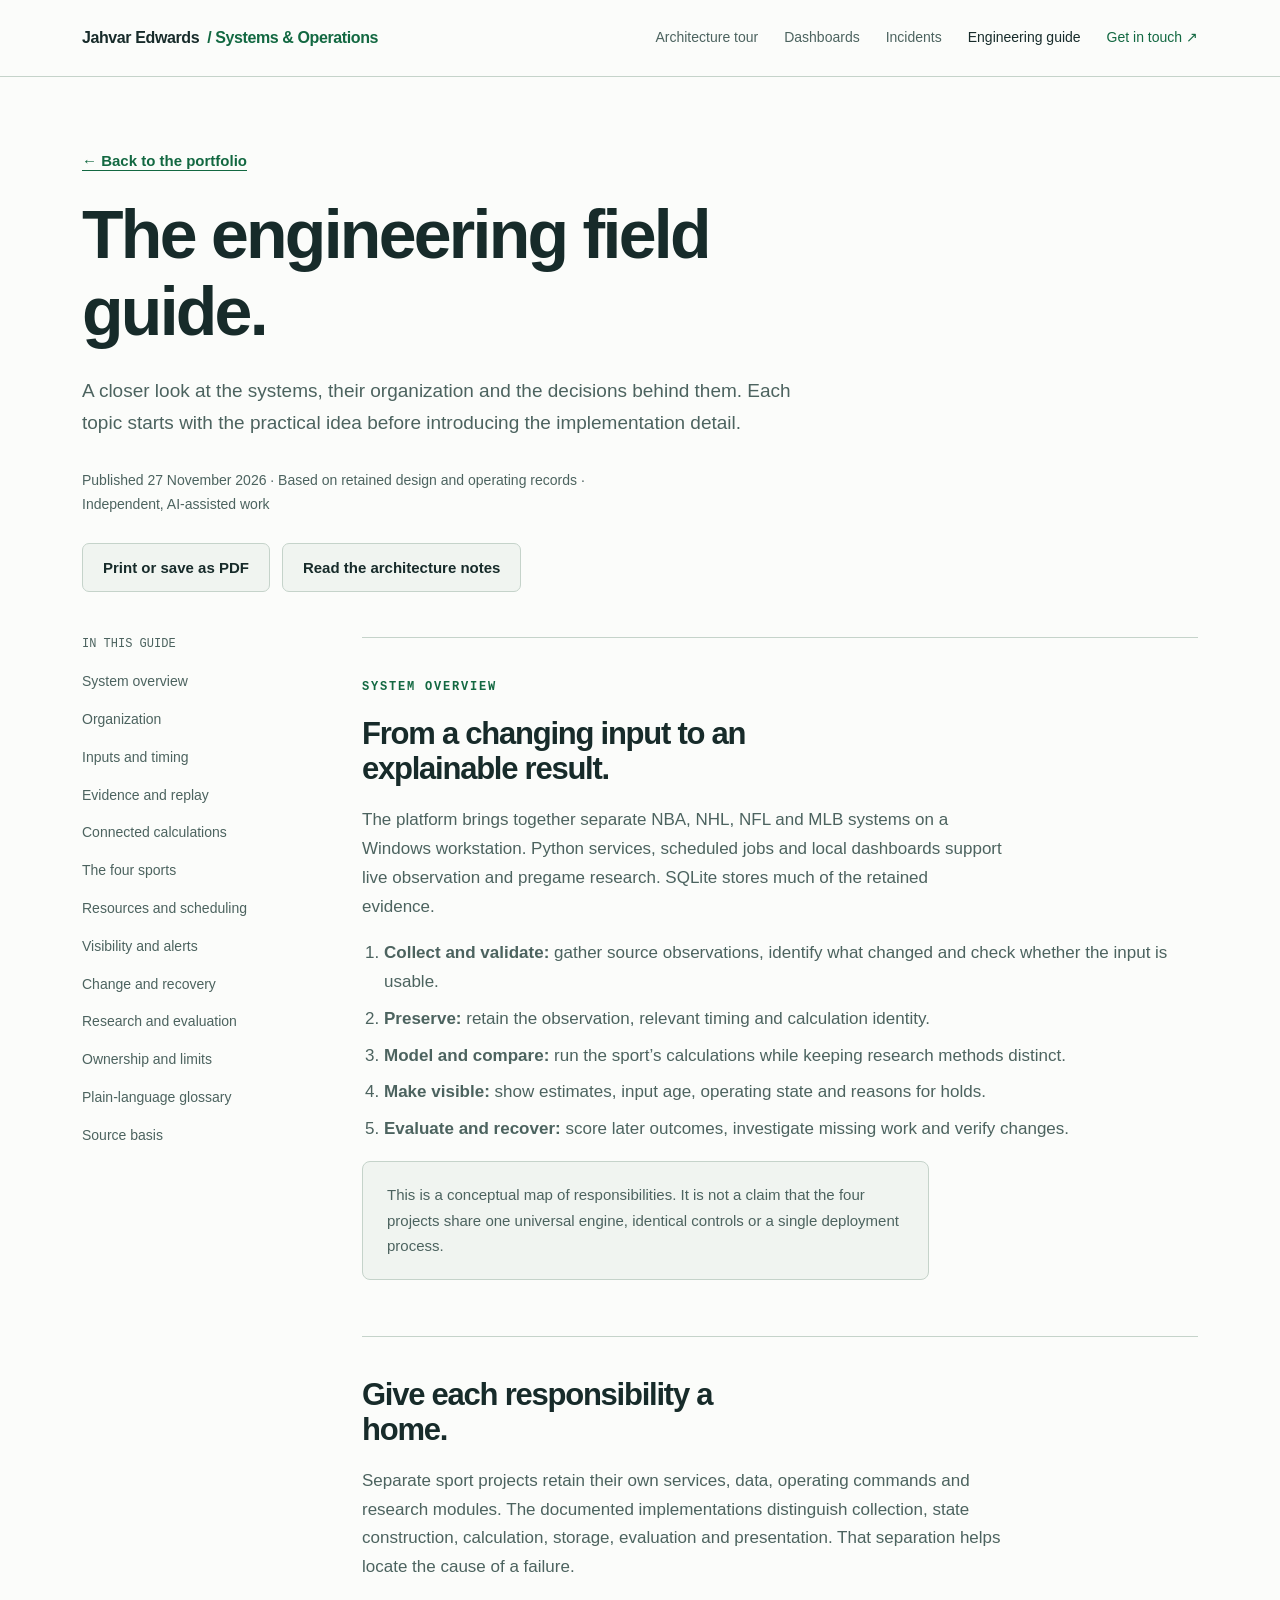
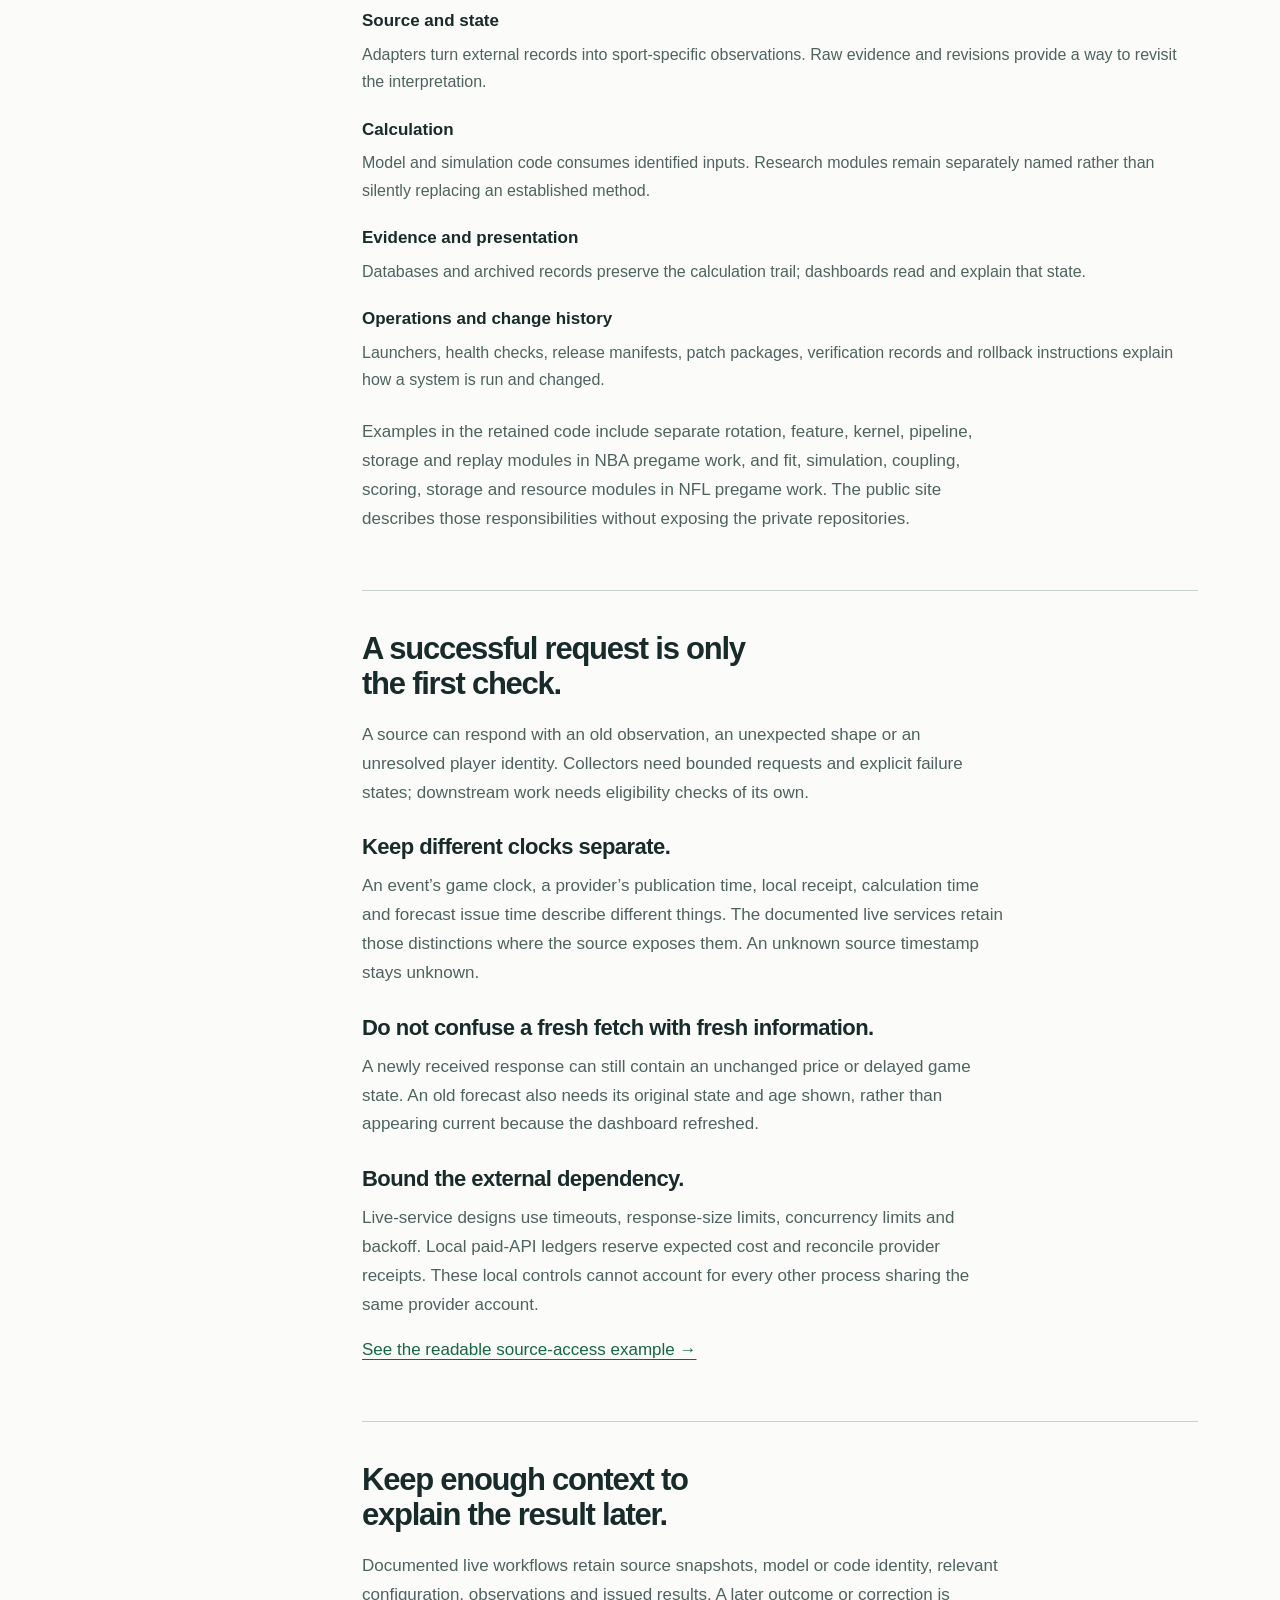
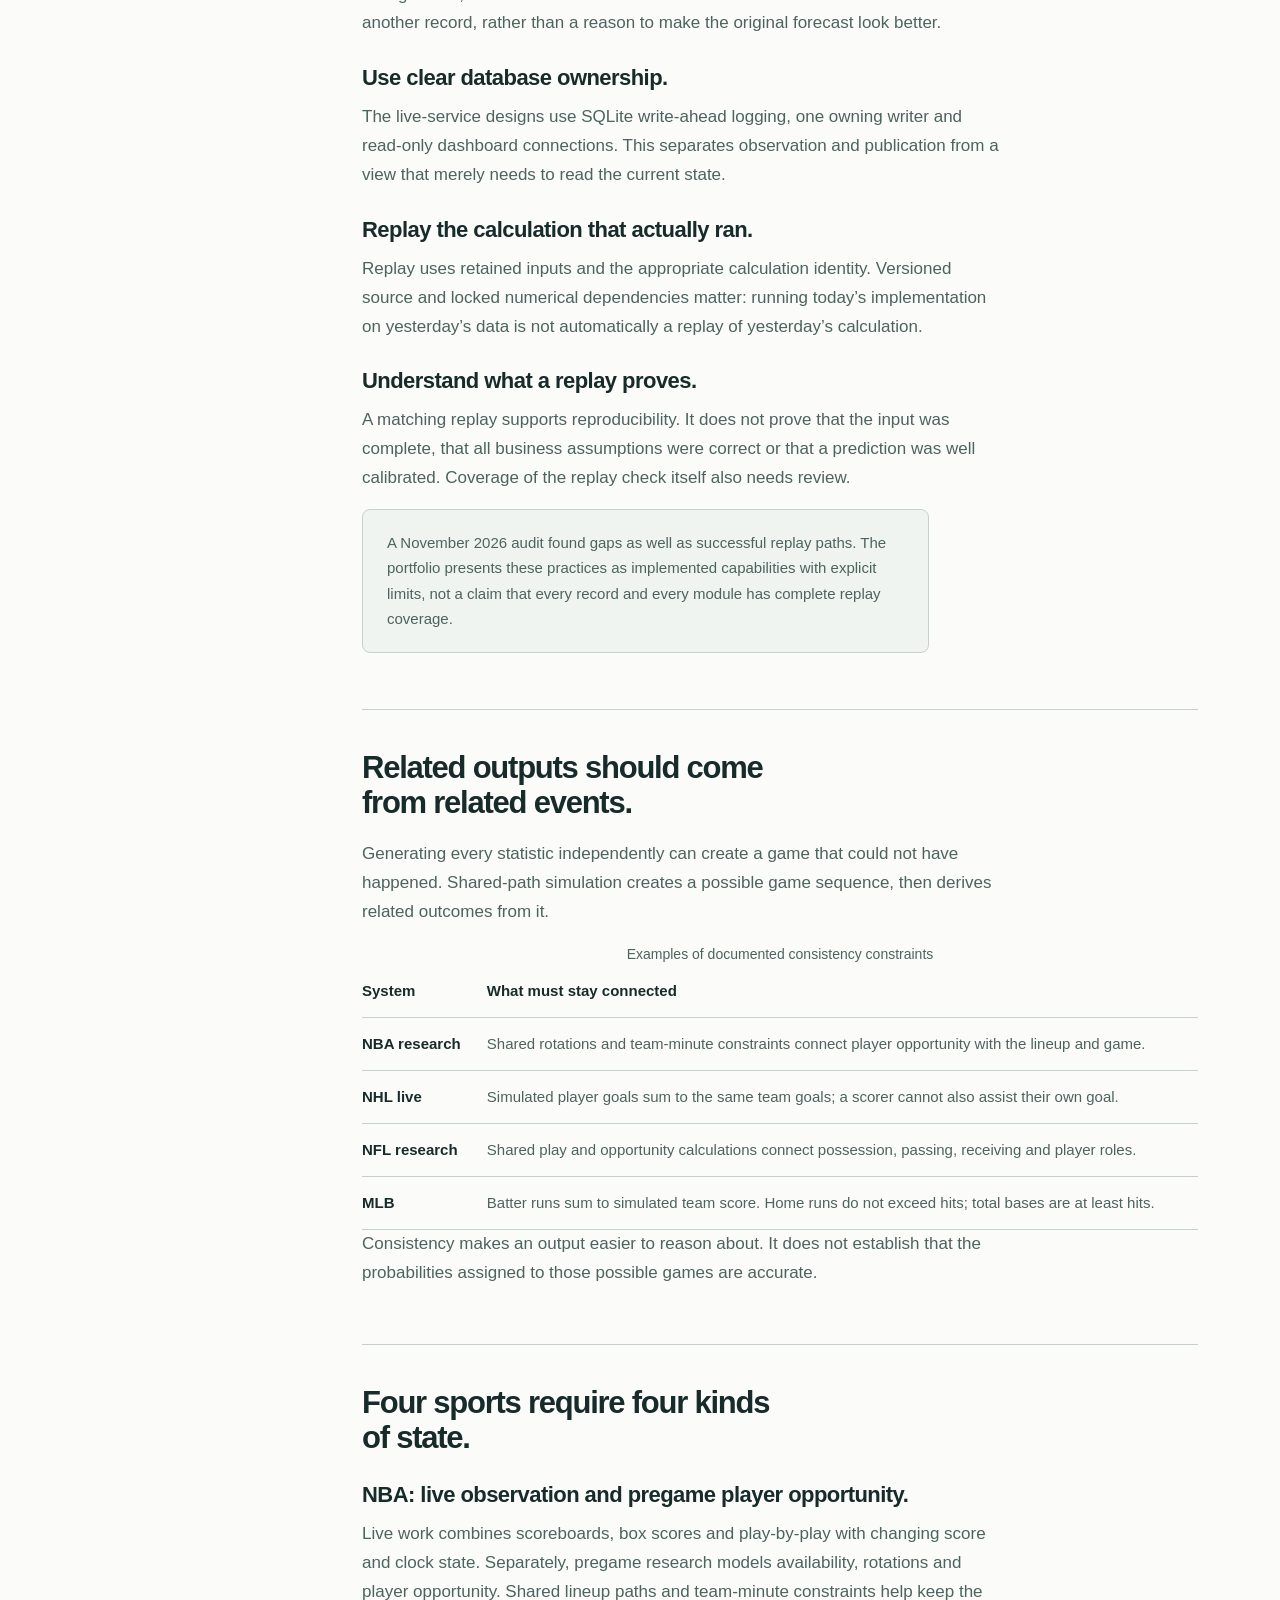
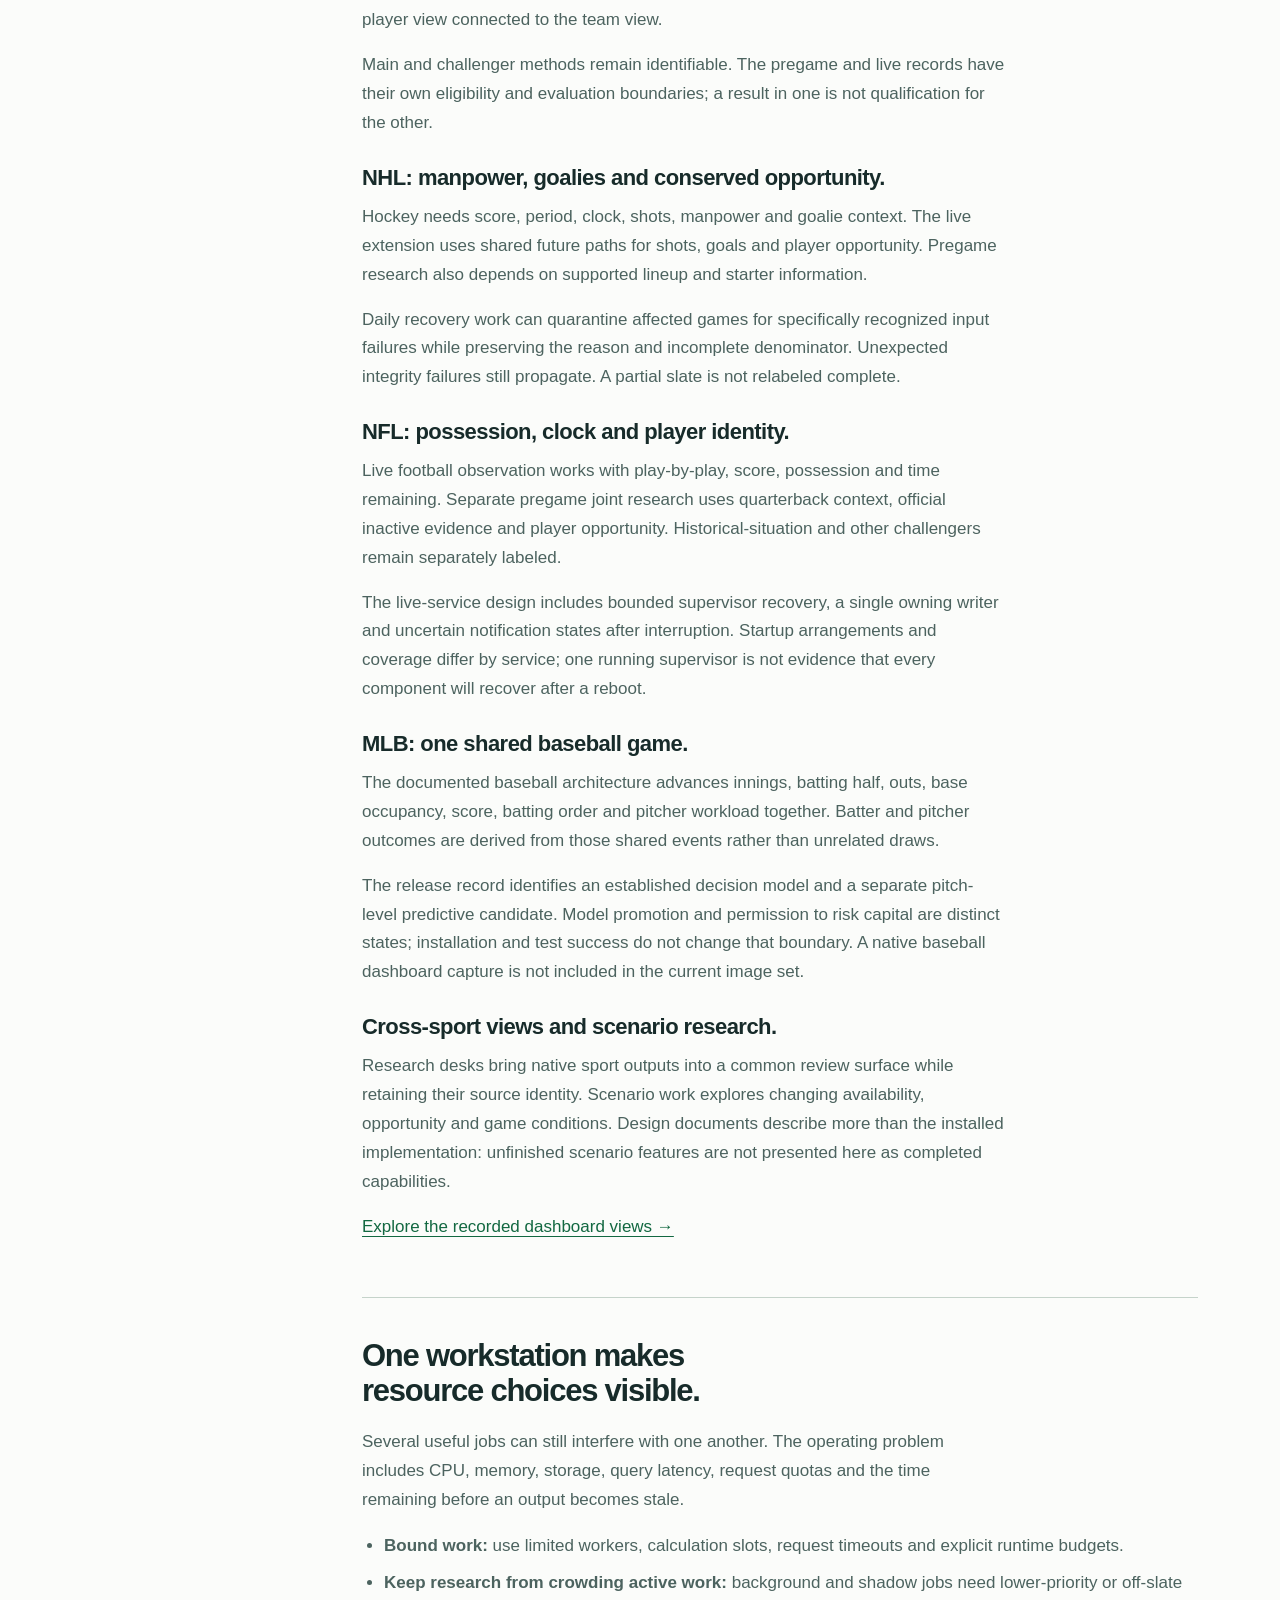
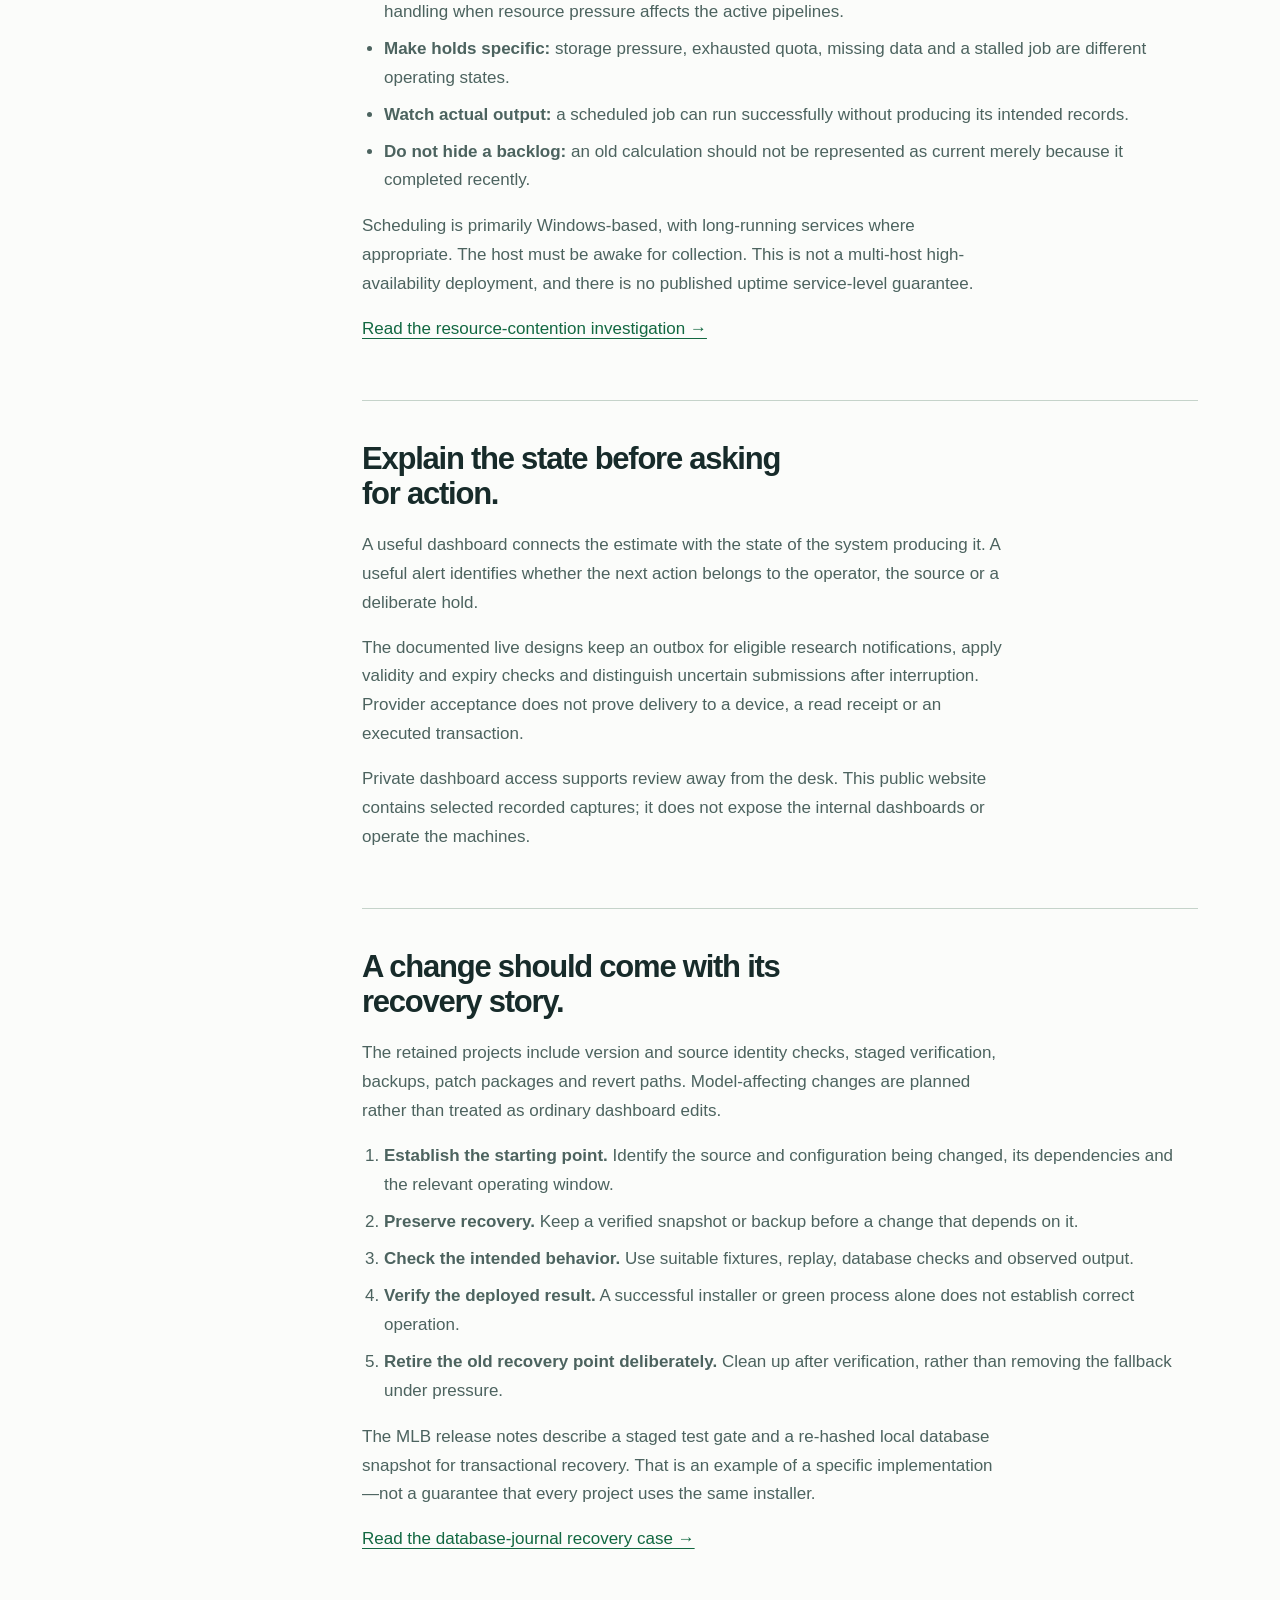
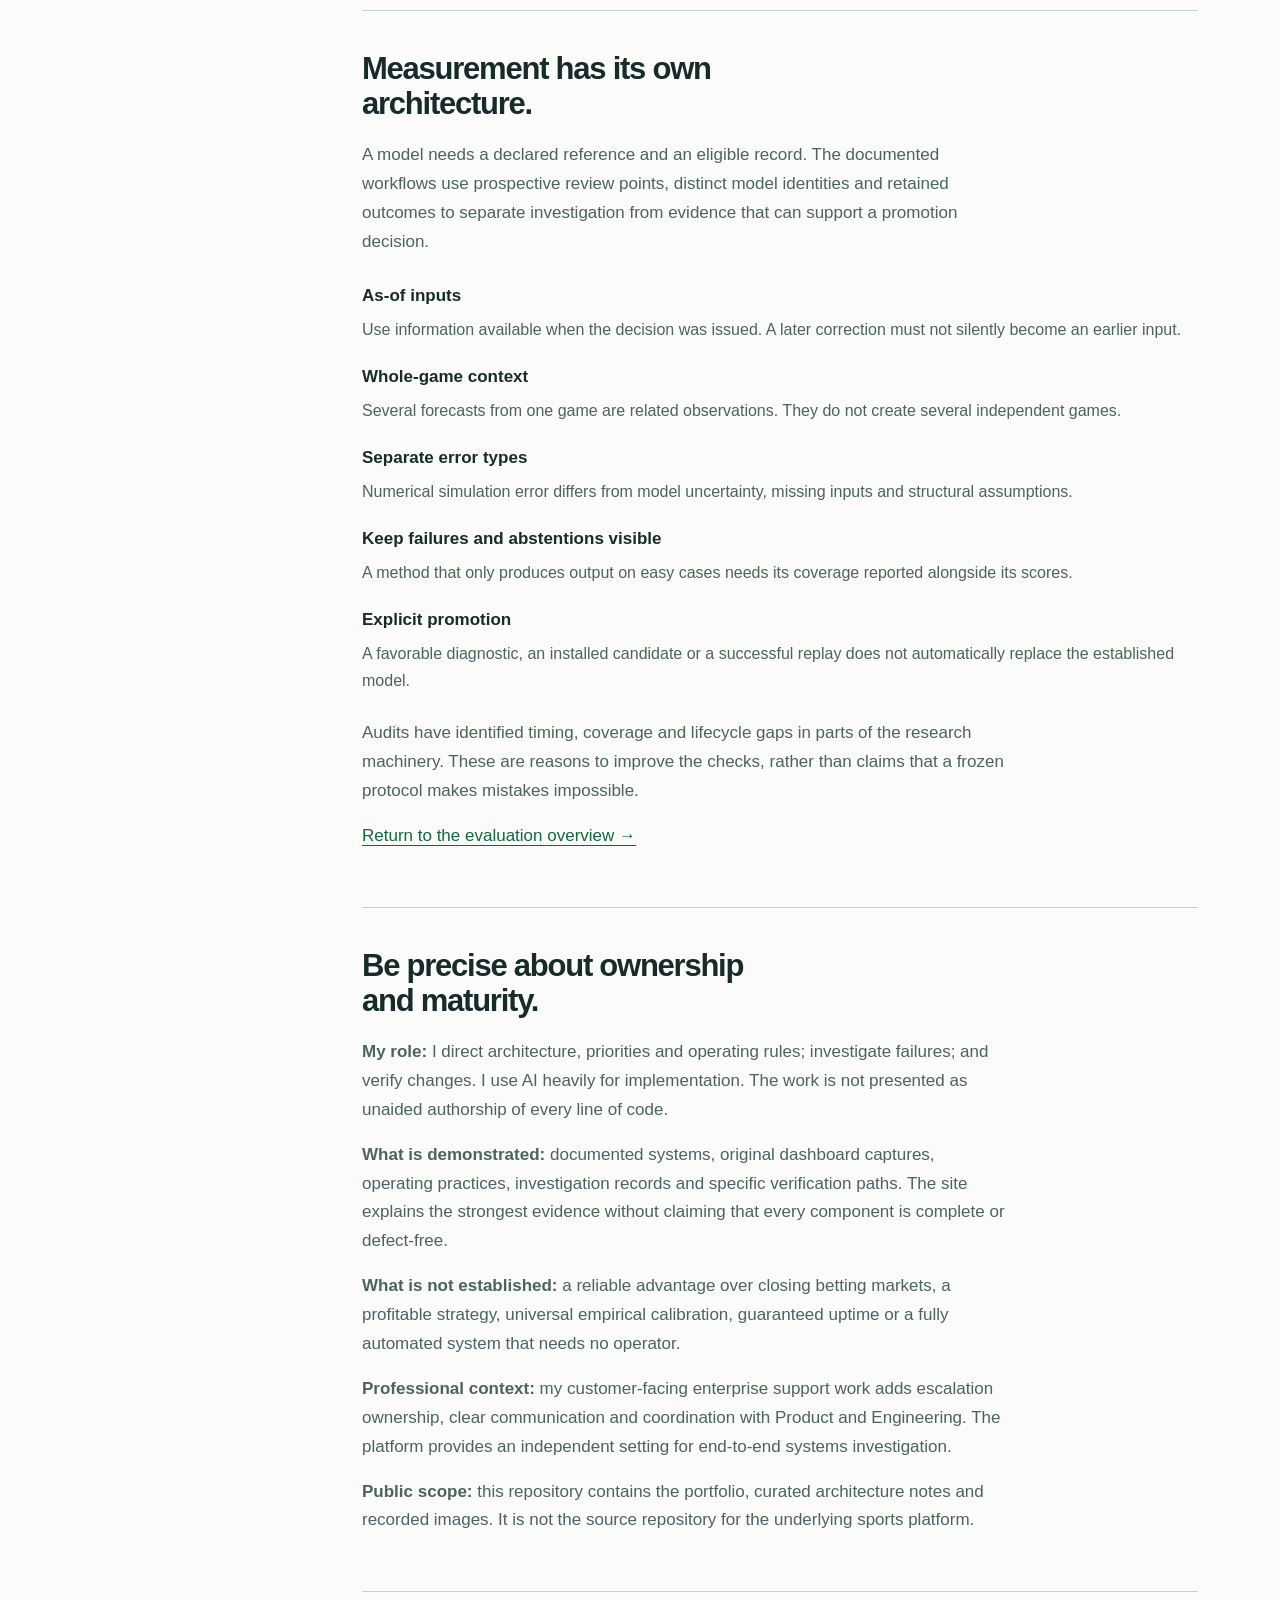
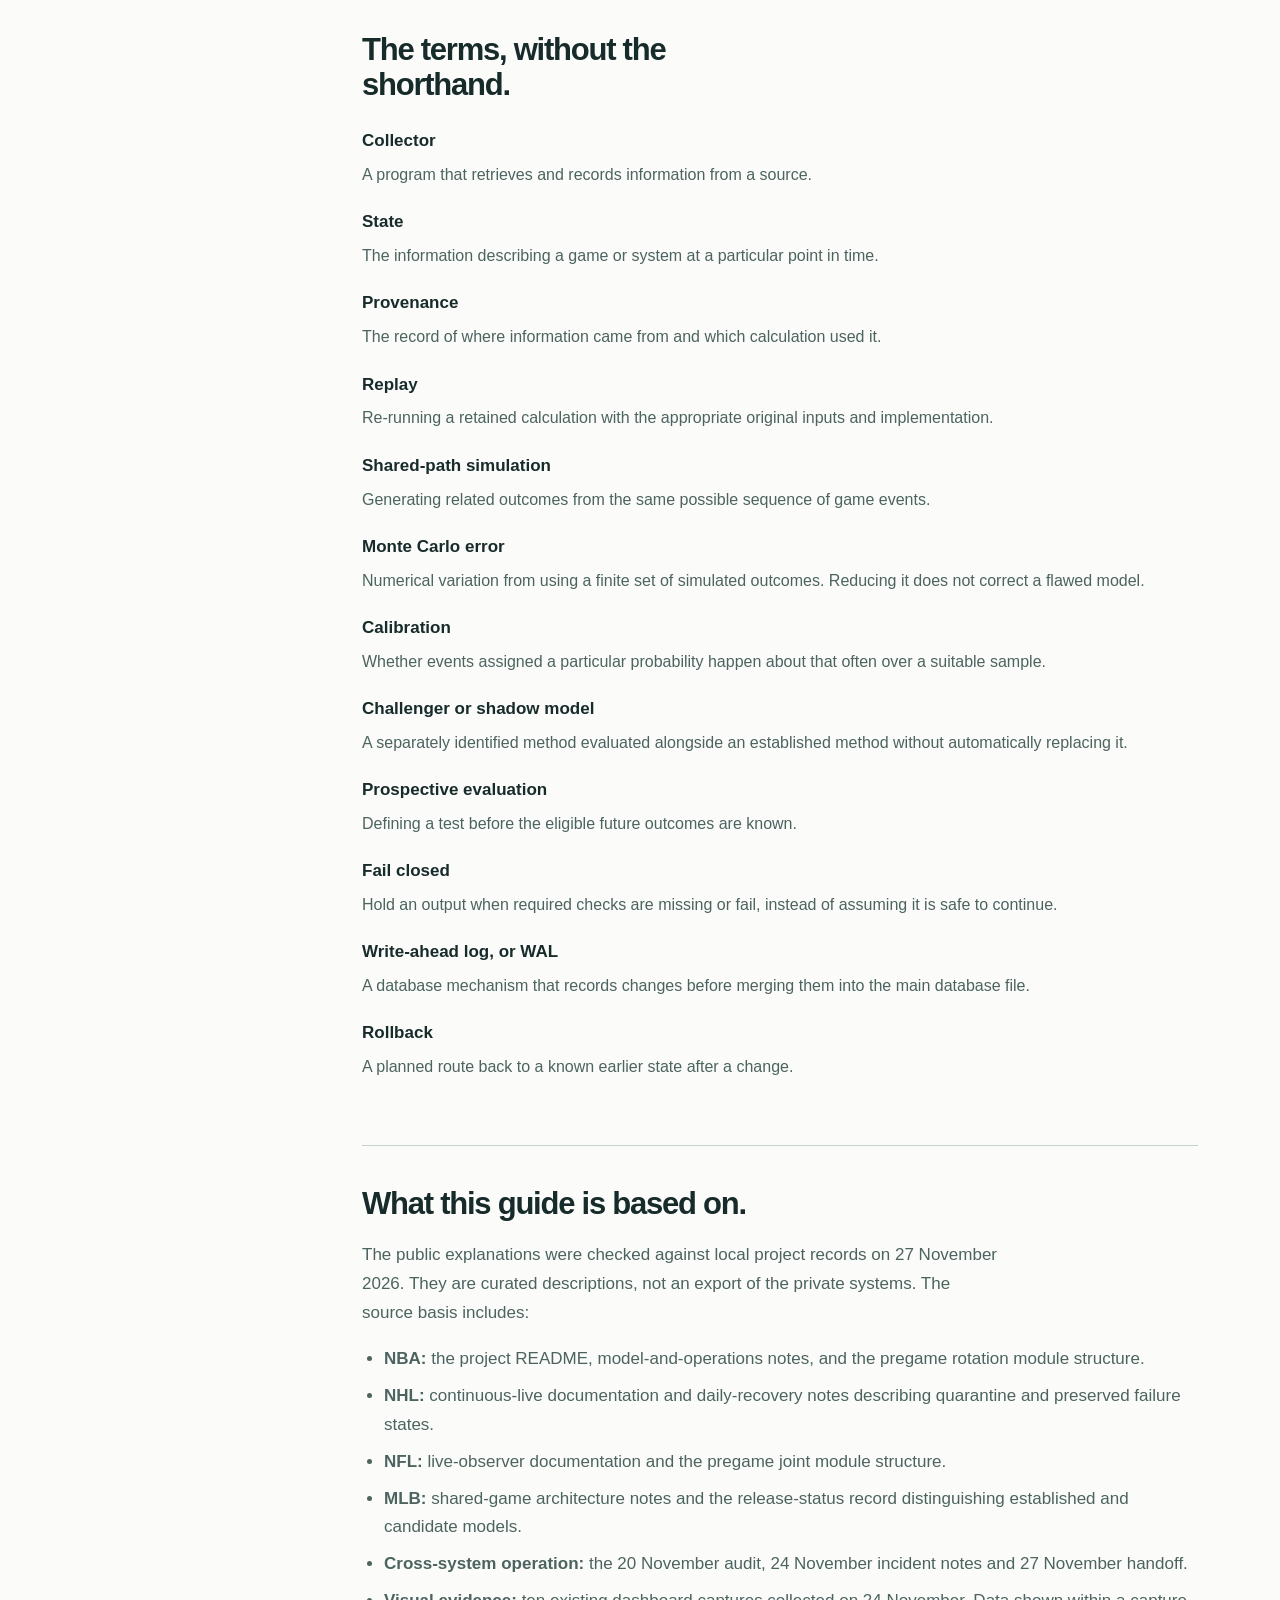
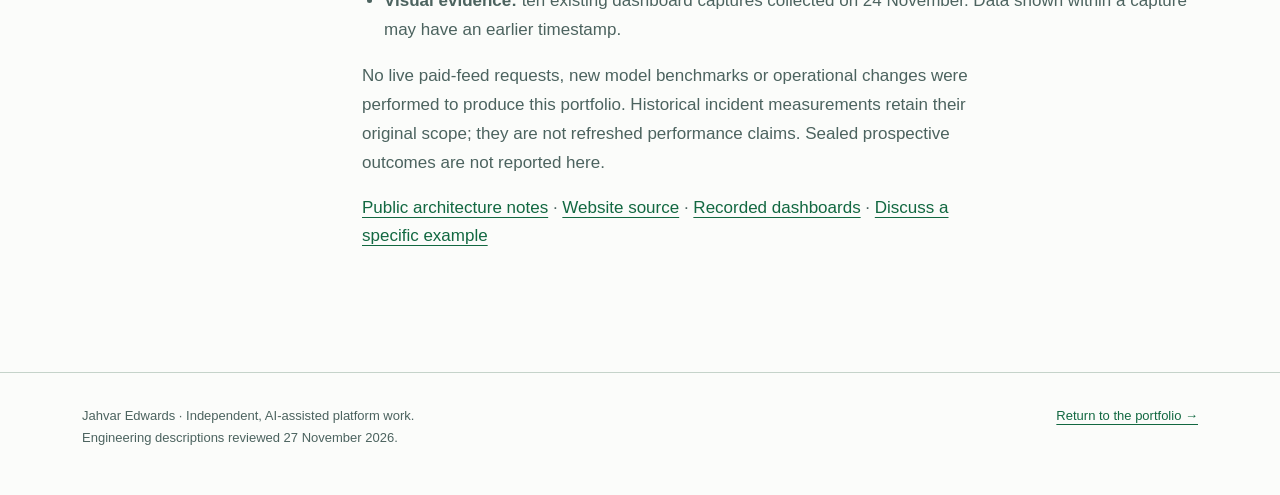
==== engineering.html @ 3a118ba5 "Build an evidence-led portfolio with architecture tour and engineering guide" ====
<!doctype html>
<html lang="en">
<head>
  <meta charset="utf-8"><meta name="viewport" content="width=device-width, initial-scale=1">
  <title>Engineering Field Guide | Jahvar Edwards</title>
  <meta name="description" content="A readable guide to the architecture, evidence, models, resource controls and recovery practices behind Jahvar Edwards’s four-sport data platform.">
  <meta name="robots" content="noindex"><meta name="theme-color" content="#0b1015">
  <meta property="og:title" content="Engineering Field Guide | Jahvar Edwards">
  <meta property="og:description" content="From source observations to replayable records: the design choices behind an independent data platform.">
  <meta property="og:type" content="article"><meta property="og:url" content="https://cptvar.github.io/engineering.html">
  <link rel="stylesheet" href="styles.css"><script src="site.js" defer></script>
</head>
<body>
<a class="skip" href="#main">Skip to content</a>
<nav class="site-nav" aria-label="Main navigation"><div class="wrap nav-inner">
  <a class="brand" href="index.html">Jahvar Edwards<span> / Systems &amp; Operations</span></a>
  <button class="menu-toggle" type="button" aria-expanded="false" aria-controls="primary-navigation">Menu <span aria-hidden="true">☰</span></button>
  <div class="nav-links" id="primary-navigation" data-open="false"><a href="index.html#how">Architecture tour</a><a href="index.html#see">Dashboards</a>
    <a href="index.html#broke">Incidents</a><a href="engineering.html" aria-current="page">Engineering guide</a><a class="nav-contact" href="index.html#contact">Get in touch ↗</a></div>
</div></nav>
<main id="main" tabindex="-1">
<header class="guide-header"><div class="wrap">
  <a class="text-link" href="index.html">← Back to the portfolio</a>
  <h1>The engineering field guide.</h1>
  <p class="intro">A closer look at the systems, their organization and the decisions behind them.
  Each topic starts with the practical idea before introducing the implementation detail.</p>
  <p class="small">Published 27 November 2026 · Based on retained design and operating records · Independent, AI-assisted work</p>
  <div class="actions"><button class="button" type="button" data-print>Print or save as PDF</button><a class="button" href="ARCHITECTURE.md">Read the architecture notes</a></div>
</div></header>
<div class="wrap guide-layout">
  <aside class="guide-toc" aria-label="Guide contents"><strong>In this guide</strong>
    <a href="#architecture">System overview</a><a href="#organization">Organization</a><a href="#inputs">Inputs and timing</a>
    <a href="#evidence">Evidence and replay</a><a href="#coherence">Connected calculations</a><a href="#sports">The four sports</a>
    <a href="#operations">Resources and scheduling</a><a href="#visibility">Visibility and alerts</a><a href="#changes">Change and recovery</a>
    <a href="#research">Research and evaluation</a><a href="#boundaries">Ownership and limits</a><a href="#glossary">Plain-language glossary</a><a href="#references">Source basis</a>
  </aside>
  <div class="guide-content">
    <section id="architecture"><span class="eyebrow">System overview</span><h2>From a changing input to an explainable result.</h2>
      <p>The platform brings together separate NBA, NHL, NFL and MLB systems on a Windows workstation.
      Python services, scheduled jobs and local dashboards support live observation and pregame research.
      SQLite stores much of the retained evidence.</p>
      <ol><li><strong>Collect and validate:</strong> gather source observations, identify what changed and check whether the input is usable.</li>
        <li><strong>Preserve:</strong> retain the observation, relevant timing and calculation identity.</li>
        <li><strong>Model and compare:</strong> run the sport’s calculations while keeping research methods distinct.</li>
        <li><strong>Make visible:</strong> show estimates, input age, operating state and reasons for holds.</li>
        <li><strong>Evaluate and recover:</strong> score later outcomes, investigate missing work and verify changes.</li></ol>
      <p class="guide-note">This is a conceptual map of responsibilities. It is not a claim that the four
      projects share one universal engine, identical controls or a single deployment process.</p>
    </section>
    <section id="organization"><h2>Give each responsibility a home.</h2>
      <p>Separate sport projects retain their own services, data, operating commands and research modules.
      The documented implementations distinguish collection, state construction, calculation, storage,
      evaluation and presentation. That separation helps locate the cause of a failure.</p>
      <dl><dt>Source and state</dt><dd>Adapters turn external records into sport-specific observations. Raw evidence and revisions provide a way to revisit the interpretation.</dd>
        <dt>Calculation</dt><dd>Model and simulation code consumes identified inputs. Research modules remain separately named rather than silently replacing an established method.</dd>
        <dt>Evidence and presentation</dt><dd>Databases and archived records preserve the calculation trail; dashboards read and explain that state.</dd>
        <dt>Operations and change history</dt><dd>Launchers, health checks, release manifests, patch packages, verification records and rollback instructions explain how a system is run and changed.</dd></dl>
      <p>Examples in the retained code include separate rotation, feature, kernel, pipeline, storage and
      replay modules in NBA pregame work, and fit, simulation, coupling, scoring, storage and resource
      modules in NFL pregame work. The public site describes those responsibilities without exposing the private repositories.</p>
    </section>
    <section id="inputs"><h2>A successful request is only the first check.</h2>
      <p>A source can respond with an old observation, an unexpected shape or an unresolved player
      identity. Collectors need bounded requests and explicit failure states; downstream work needs
      eligibility checks of its own.</p>
      <h3>Keep different clocks separate.</h3><p>An event’s game clock, a provider’s publication time,
      local receipt, calculation time and forecast issue time describe different things. The documented
      live services retain those distinctions where the source exposes them. An unknown source timestamp
      stays unknown.</p>
      <h3>Do not confuse a fresh fetch with fresh information.</h3><p>A newly received response can still
      contain an unchanged price or delayed game state. An old forecast also needs its original state and
      age shown, rather than appearing current because the dashboard refreshed.</p>
      <h3>Bound the external dependency.</h3><p>Live-service designs use timeouts, response-size limits,
      concurrency limits and backoff. Local paid-API ledgers reserve expected cost and reconcile provider
      receipts. These local controls cannot account for every other process sharing the same provider account.</p>
      <p><a href="index.html#sources">See the readable source-access example →</a></p>
    </section>
    <section id="evidence"><h2>Keep enough context to explain the result later.</h2>
      <p>Documented live workflows retain source snapshots, model or code identity, relevant configuration,
      observations and issued results. A later outcome or correction is another record, rather than a reason
      to make the original forecast look better.</p>
      <h3>Use clear database ownership.</h3><p>The live-service designs use SQLite write-ahead logging,
      one owning writer and read-only dashboard connections. This separates observation and publication
      from a view that merely needs to read the current state.</p>
      <h3>Replay the calculation that actually ran.</h3><p>Replay uses retained inputs and the appropriate
      calculation identity. Versioned source and locked numerical dependencies matter: running today’s
      implementation on yesterday’s data is not automatically a replay of yesterday’s calculation.</p>
      <h3>Understand what a replay proves.</h3><p>A matching replay supports reproducibility. It does not
      prove that the input was complete, that all business assumptions were correct or that a prediction
      was well calibrated. Coverage of the replay check itself also needs review.</p>
      <p class="guide-note">A November 2026 audit found gaps as well as successful replay paths. The
      portfolio presents these practices as implemented capabilities with explicit limits, not a claim
      that every record and every module has complete replay coverage.</p>
    </section>
    <section id="coherence"><h2>Related outputs should come from related events.</h2>
      <p>Generating every statistic independently can create a game that could not have happened.
      Shared-path simulation creates a possible game sequence, then derives related outcomes from it.</p>
      <div class="table-scroll"><table><caption class="small">Examples of documented consistency constraints</caption><thead><tr><th scope="col">System</th><th scope="col">What must stay connected</th></tr></thead><tbody>
        <tr><th scope="row">NBA research</th><td>Shared rotations and team-minute constraints connect player opportunity with the lineup and game.</td></tr>
        <tr><th scope="row">NHL live</th><td>Simulated player goals sum to the same team goals; a scorer cannot also assist their own goal.</td></tr>
        <tr><th scope="row">NFL research</th><td>Shared play and opportunity calculations connect possession, passing, receiving and player roles.</td></tr>
        <tr><th scope="row">MLB</th><td>Batter runs sum to simulated team score. Home runs do not exceed hits; total bases are at least hits.</td></tr>
      </tbody></table></div>
      <p>Consistency makes an output easier to reason about. It does not establish that the probabilities
      assigned to those possible games are accurate.</p>
    </section>
    <section id="sports"><h2>Four sports require four kinds of state.</h2>
      <h3 id="nba">NBA: live observation and pregame player opportunity.</h3>
      <p>Live work combines scoreboards, box scores and play-by-play with changing score and clock state.
      Separately, pregame research models availability, rotations and player opportunity. Shared lineup
      paths and team-minute constraints help keep the player view connected to the team view.</p>
      <p>Main and challenger methods remain identifiable. The pregame and live records have their own
      eligibility and evaluation boundaries; a result in one is not qualification for the other.</p>
      <h3 id="nhl">NHL: manpower, goalies and conserved opportunity.</h3>
      <p>Hockey needs score, period, clock, shots, manpower and goalie context. The live extension uses
      shared future paths for shots, goals and player opportunity. Pregame research also depends on
      supported lineup and starter information.</p>
      <p>Daily recovery work can quarantine affected games for specifically recognized input failures
      while preserving the reason and incomplete denominator. Unexpected integrity failures still propagate.
      A partial slate is not relabeled complete.</p>
      <h3 id="nfl">NFL: possession, clock and player identity.</h3>
      <p>Live football observation works with play-by-play, score, possession and time remaining.
      Separate pregame joint research uses quarterback context, official inactive evidence and player
      opportunity. Historical-situation and other challengers remain separately labeled.</p>
      <p>The live-service design includes bounded supervisor recovery, a single owning writer and
      uncertain notification states after interruption. Startup arrangements and coverage differ by
      service; one running supervisor is not evidence that every component will recover after a reboot.</p>
      <h3 id="mlb">MLB: one shared baseball game.</h3>
      <p>The documented baseball architecture advances innings, batting half, outs, base occupancy,
      score, batting order and pitcher workload together. Batter and pitcher outcomes are derived from
      those shared events rather than unrelated draws.</p>
      <p>The release record identifies an established decision model and a separate pitch-level
      predictive candidate. Model promotion and permission to risk capital are distinct states; installation
      and test success do not change that boundary. A native baseball dashboard capture is not included
      in the current image set.</p>
      <h3>Cross-sport views and scenario research.</h3>
      <p>Research desks bring native sport outputs into a common review surface while retaining their
      source identity. Scenario work explores changing availability, opportunity and game conditions.
      Design documents describe more than the installed implementation: unfinished scenario features
      are not presented here as completed capabilities.</p>
      <p><a href="index.html#see">Explore the recorded dashboard views →</a></p>
    </section>
    <section id="operations"><h2>One workstation makes resource choices visible.</h2>
      <p>Several useful jobs can still interfere with one another. The operating problem includes CPU,
      memory, storage, query latency, request quotas and the time remaining before an output becomes stale.</p>
      <ul><li><strong>Bound work:</strong> use limited workers, calculation slots, request timeouts and explicit runtime budgets.</li>
        <li><strong>Keep research from crowding active work:</strong> background and shadow jobs need lower-priority or off-slate handling when resource pressure affects the active pipelines.</li>
        <li><strong>Make holds specific:</strong> storage pressure, exhausted quota, missing data and a stalled job are different operating states.</li>
        <li><strong>Watch actual output:</strong> a scheduled job can run successfully without producing its intended records.</li>
        <li><strong>Do not hide a backlog:</strong> an old calculation should not be represented as current merely because it completed recently.</li></ul>
      <p>Scheduling is primarily Windows-based, with long-running services where appropriate. The host
      must be awake for collection. This is not a multi-host high-availability deployment, and there is
      no published uptime service-level guarantee.</p>
      <p><a href="index.html#case-output">Read the resource-contention investigation →</a></p>
    </section>
    <section id="visibility"><h2>Explain the state before asking for action.</h2>
      <p>A useful dashboard connects the estimate with the state of the system producing it. A useful
      alert identifies whether the next action belongs to the operator, the source or a deliberate hold.</p>
      <p>The documented live designs keep an outbox for eligible research notifications, apply validity
      and expiry checks and distinguish uncertain submissions after interruption. Provider acceptance
      does not prove delivery to a device, a read receipt or an executed transaction.</p>
      <p>Private dashboard access supports review away from the desk. This public website contains
      selected recorded captures; it does not expose the internal dashboards or operate the machines.</p>
    </section>
    <section id="changes"><h2>A change should come with its recovery story.</h2>
      <p>The retained projects include version and source identity checks, staged verification, backups,
      patch packages and revert paths. Model-affecting changes are planned rather than treated as ordinary
      dashboard edits.</p>
      <ol><li><strong>Establish the starting point.</strong> Identify the source and configuration being changed, its dependencies and the relevant operating window.</li>
        <li><strong>Preserve recovery.</strong> Keep a verified snapshot or backup before a change that depends on it.</li>
        <li><strong>Check the intended behavior.</strong> Use suitable fixtures, replay, database checks and observed output.</li>
        <li><strong>Verify the deployed result.</strong> A successful installer or green process alone does not establish correct operation.</li>
        <li><strong>Retire the old recovery point deliberately.</strong> Clean up after verification, rather than removing the fallback under pressure.</li></ol>
      <p>The MLB release notes describe a staged test gate and a re-hashed local database snapshot for
      transactional recovery. That is an example of a specific implementation—not a guarantee that every
      project uses the same installer.</p>
      <p><a href="index.html#case-storage">Read the database-journal recovery case →</a></p>
    </section>
    <section id="research"><h2>Measurement has its own architecture.</h2>
      <p>A model needs a declared reference and an eligible record. The documented workflows use
      prospective review points, distinct model identities and retained outcomes to separate investigation
      from evidence that can support a promotion decision.</p>
      <dl><dt>As-of inputs</dt><dd>Use information available when the decision was issued. A later correction must not silently become an earlier input.</dd>
        <dt>Whole-game context</dt><dd>Several forecasts from one game are related observations. They do not create several independent games.</dd>
        <dt>Separate error types</dt><dd>Numerical simulation error differs from model uncertainty, missing inputs and structural assumptions.</dd>
        <dt>Keep failures and abstentions visible</dt><dd>A method that only produces output on easy cases needs its coverage reported alongside its scores.</dd>
        <dt>Explicit promotion</dt><dd>A favorable diagnostic, an installed candidate or a successful replay does not automatically replace the established model.</dd></dl>
      <p>Audits have identified timing, coverage and lifecycle gaps in parts of the research machinery.
      These are reasons to improve the checks, rather than claims that a frozen protocol makes mistakes impossible.</p>
      <p><a href="index.html#grade">Return to the evaluation overview →</a></p>
    </section>
    <section id="boundaries"><h2>Be precise about ownership and maturity.</h2>
      <p><strong>My role:</strong> I direct architecture, priorities and operating rules; investigate
      failures; and verify changes. I use AI heavily for implementation. The work is not presented as
      unaided authorship of every line of code.</p>
      <p><strong>What is demonstrated:</strong> documented systems, original dashboard captures,
      operating practices, investigation records and specific verification paths. The site explains
      the strongest evidence without claiming that every component is complete or defect-free.</p>
      <p><strong>What is not established:</strong> a reliable advantage over closing betting markets,
      a profitable strategy, universal empirical calibration, guaranteed uptime or a fully automated
      system that needs no operator.</p>
      <p><strong>Professional context:</strong> my customer-facing enterprise support work adds
      escalation ownership, clear communication and coordination with Product and Engineering.
      The platform provides an independent setting for end-to-end systems investigation.</p>
      <p><strong>Public scope:</strong> this repository contains the portfolio, curated architecture
      notes and recorded images. It is not the source repository for the underlying sports platform.</p>
    </section>
    <section id="glossary"><h2>The terms, without the shorthand.</h2>
      <dl><dt>Collector</dt><dd>A program that retrieves and records information from a source.</dd>
        <dt>State</dt><dd>The information describing a game or system at a particular point in time.</dd>
        <dt>Provenance</dt><dd>The record of where information came from and which calculation used it.</dd>
        <dt>Replay</dt><dd>Re-running a retained calculation with the appropriate original inputs and implementation.</dd>
        <dt>Shared-path simulation</dt><dd>Generating related outcomes from the same possible sequence of game events.</dd>
        <dt>Monte Carlo error</dt><dd>Numerical variation from using a finite set of simulated outcomes. Reducing it does not correct a flawed model.</dd>
        <dt>Calibration</dt><dd>Whether events assigned a particular probability happen about that often over a suitable sample.</dd>
        <dt>Challenger or shadow model</dt><dd>A separately identified method evaluated alongside an established method without automatically replacing it.</dd>
        <dt>Prospective evaluation</dt><dd>Defining a test before the eligible future outcomes are known.</dd>
        <dt>Fail closed</dt><dd>Hold an output when required checks are missing or fail, instead of assuming it is safe to continue.</dd>
        <dt>Write-ahead log, or WAL</dt><dd>A database mechanism that records changes before merging them into the main database file.</dd>
        <dt>Rollback</dt><dd>A planned route back to a known earlier state after a change.</dd></dl>
    </section>
    <section id="references"><h2>What this guide is based on.</h2>
      <p>The public explanations were checked against local project records on 27 November 2026.
      They are curated descriptions, not an export of the private systems. The source basis includes:</p>
      <ul><li><strong>NBA:</strong> the project README, model-and-operations notes, and the pregame rotation module structure.</li>
        <li><strong>NHL:</strong> continuous-live documentation and daily-recovery notes describing quarantine and preserved failure states.</li>
        <li><strong>NFL:</strong> live-observer documentation and the pregame joint module structure.</li>
        <li><strong>MLB:</strong> shared-game architecture notes and the release-status record distinguishing established and candidate models.</li>
        <li><strong>Cross-system operation:</strong> the 20 November audit, 24 November incident notes and 27 November handoff.</li>
        <li><strong>Visual evidence:</strong> ten existing dashboard captures collected on 24 November. Data shown within a capture may have an earlier timestamp.</li></ul>
      <p>No live paid-feed requests, new model benchmarks or operational changes were performed to
      produce this portfolio. Historical incident measurements retain their original scope; they are
      not refreshed performance claims. Sealed prospective outcomes are not reported here.</p>
      <p><a href="ARCHITECTURE.md">Public architecture notes</a> · <a href="https://github.com/Cptvar/Cptvar.github.io">Website source</a> · <a href="index.html#see">Recorded dashboards</a> · <a href="index.html#contact">Discuss a specific example</a></p>
    </section>
  </div>
</div>
</main>
<footer><div class="wrap"><p>Jahvar Edwards · Independent, AI-assisted platform work.<br>Engineering descriptions reviewed 27 November 2026.</p><a href="index.html">Return to the portfolio →</a></div></footer>
</body>
</html>
---- styles.css ----
:root{color-scheme:dark light;--bg:#0b1015;--surface:#111a22;--surface2:#18232d;--ink:#eff4f5;--muted:#b0bec8;--line:#30414d;--accent:#8ae6b1;--blue:#9bcfff;--warm:#edcf97;--shadow:0 20px 80px #0003;--mono:ui-monospace,SFMono-Regular,Consolas,monospace;--sans:Inter,-apple-system,BlinkMacSystemFont,'Segoe UI',sans-serif}
*{box-sizing:border-box}html{scroll-behavior:smooth;scroll-padding-top:95px}body{margin:0;background:var(--bg);color:var(--ink);font:17px/1.7 var(--sans);-webkit-font-smoothing:antialiased}a{color:var(--accent);text-underline-offset:4px}a:hover{text-decoration-thickness:2px}button{font:inherit}button,a,summary{-webkit-tap-highlight-color:transparent}a:focus-visible,button:focus-visible,summary:focus-visible{outline:3px solid var(--blue);outline-offset:5px}button{cursor:pointer}img{max-width:100%;height:auto;display:block}h1,h2,h3,p,figure{margin:0}h1,h2,h3{line-height:1.13;letter-spacing:-.04em}h2{font-size:clamp(29px,3.5vw,44px);max-width:25ch;margin-bottom:20px}h3{font-size:23px;margin-bottom:12px;letter-spacing:-.025em}p{margin-bottom:16px;max-width:68ch}ul,ol{padding-left:22px}li{margin-bottom:8px}strong{font-weight:650}section{padding:88px 0;border-top:1px solid var(--line);scroll-margin-top:85px}.wrap{max-width:1180px;padding:0 32px;margin:auto}.narrow{max-width:820px}.eyebrow{display:block;color:var(--accent);font:600 12px/1.5 var(--mono);letter-spacing:1.8px;text-transform:uppercase;margin-bottom:20px}.intro{color:var(--muted);font-size:19px;line-height:1.7;max-width:68ch;margin-bottom:30px}.small{font-size:14px;color:var(--muted)}.skip{position:fixed;z-index:100;top:-80px;left:20px;padding:10px 18px;background:var(--ink);color:var(--bg)}.skip:focus{top:12px}.site-nav{position:sticky;top:0;z-index:50;border-bottom:1px solid var(--line);background:var(--bg)}.nav-inner{min-height:76px;display:flex;align-items:center;justify-content:space-between;gap:28px}.brand{font-size:16px;font-weight:750;letter-spacing:-.4px;color:var(--ink);text-decoration:none;white-space:nowrap}.brand span{color:var(--accent);margin-left:4px}.nav-links{display:flex;align-items:center;gap:26px;overflow:auto;scrollbar-width:thin}.nav-links a{display:block;padding:15px 0;font-size:14px;white-space:nowrap;text-decoration:none;color:var(--muted)}.nav-links a:hover,.nav-links a[aria-current]{color:var(--ink)}.nav-links .nav-contact{color:var(--accent)}.hero{padding:84px 0 66px;background:radial-gradient(ellipse at 85% 30%,#163e342e,transparent 60%)}.hero-grid{display:grid;grid-template-columns:1.18fr 1fr;gap:64px;align-items:center}.hero h1{font-size:clamp(43px,5.6vw,72px);line-height:1.04;letter-spacing:-.055em;margin-bottom:28px}.hero h1 span{color:var(--accent)}.hero .lead{font-size:20px;line-height:1.65;color:var(--muted);margin-bottom:26px}.actions{display:flex;gap:12px;flex-wrap:wrap;margin-top:26px}.button{display:inline-flex;align-items:center;justify-content:center;gap:10px;min-height:47px;padding:11px 20px;border:1px solid var(--line);border-radius:7px;background:var(--surface);color:var(--ink);text-decoration:none;font-size:15px;font-weight:650}.button:hover{border-color:var(--accent)}.button.primary{background:var(--accent);color:#0c281b;border-color:var(--accent)}.hero-note{margin-top:22px;font-size:13px;color:var(--muted);max-width:58ch}.system-cover{border:1px solid var(--line);border-radius:16px;overflow:hidden;background:var(--surface);box-shadow:var(--shadow);min-width:0}.cover-heading{padding:16px 22px;border-bottom:1px solid var(--line);display:flex;justify-content:space-between;gap:14px;color:var(--muted);font:12px/1.5 var(--mono)}.cover-heading strong{color:var(--ink)}.cover-body{padding:26px}.league-pills{display:grid;grid-template-columns:repeat(4,1fr);gap:8px;margin-bottom:23px}.league-pills span{border:1px solid var(--line);padding:10px 4px;text-align:center;border-radius:5px;font:650 14px/1.5 var(--mono);color:var(--blue)}.cover-rail{padding:4px 0 4px 22px;margin-left:8px;border-left:1px solid var(--accent)}.cover-node{position:relative;margin-bottom:20px}.cover-node:last-child{margin-bottom:0}.cover-node:before{content:'';position:absolute;left:-27px;top:9px;width:8px;height:8px;background:var(--accent);border-radius:50%;box-shadow:0 0 0 5px var(--surface)}.cover-node strong{display:block;font-size:17px;margin-bottom:2px}.cover-node span{font-size:14px;color:var(--muted);line-height:1.5;display:block}.cover-footer{border-top:1px solid var(--line);padding:17px 22px;font-size:13px;color:var(--muted)}.foundation{display:grid;grid-template-columns:repeat(4,minmax(0,1fr));border-top:1px solid var(--line);border-bottom:1px solid var(--line)}.foundation div{padding:23px 25px;border-right:1px solid var(--line)}.foundation div:first-child{padding-left:0}.foundation div:last-child{border-right:0}.foundation b{display:block;font-size:17px;margin-bottom:4px}.foundation span{display:block;font-size:14px;line-height:1.5;color:var(--muted)}.tour-links{display:flex;flex-wrap:wrap;gap:12px 30px;padding:27px 0;font-size:14px}.tour-links a{text-decoration:none}.split{display:grid;grid-template-columns:1fr 1fr;gap:65px;align-items:start}.split .intro{font-size:18px}.explain{border-left:3px solid var(--accent);padding:4px 0 4px 24px}.explain p{font-size:20px;line-height:1.7}.example{margin-top:25px;color:var(--muted);font-size:15px}.text-link{font-size:15px;font-weight:650}.architecture-controls{list-style:none;padding:0;display:grid;grid-template-columns:repeat(5,minmax(0,1fr));gap:12px;margin:36px 0 16px}.architecture-controls li{margin:0;min-width:0}.stage-button{display:block;width:100%;height:100%;min-height:115px;text-align:left;padding:18px 15px;border:1px solid var(--line);border-radius:7px;background:var(--surface);color:var(--ink)}.stage-button .num{display:block;font:12px/1.3 var(--mono);color:var(--muted);margin-bottom:12px}.stage-button strong{display:block;font-size:17px;line-height:1.3}.stage-button[aria-pressed=true]{border-color:var(--accent);background:var(--surface2)}.stage-button[aria-pressed=true] .num{color:var(--accent)}.stage-button:hover{border-color:var(--accent)}.architecture-panel{display:grid;grid-template-columns:.95fr 1.25fr;gap:40px;padding:30px;border:1px solid var(--line);background:var(--surface);border-radius:10px}.architecture-panel p{color:var(--muted);font-size:17px}.architecture-panel ul{margin:0;color:var(--muted);font-size:16px}.architecture-panel .eyebrow{margin-bottom:12px}.architecture-note{font-size:14px;color:var(--muted);margin:18px 0 0}.organization{margin-top:48px;display:grid;grid-template-columns:1fr 1fr;gap:45px}.organization h3{font-size:25px}.organization p{color:var(--muted);font-size:16px}.tree{font:14px/1.9 var(--mono);border:1px solid var(--line);border-radius:10px;background:var(--surface);padding:22px 25px;white-space:normal}.tree-group{display:block;padding:6px 0}.tree-group strong{display:block;color:var(--blue)}.tree-group span{display:block;padding-left:20px;color:var(--muted)}.sport-grid{display:grid;grid-template-columns:1fr 1fr;gap:0 46px;margin-top:28px}.sport{padding:28px 0;border-top:1px solid var(--line)}.sport .league{color:var(--blue);font:600 12px/1.5 var(--mono);letter-spacing:1px;margin-bottom:12px;display:block}.sport p{color:var(--muted);font-size:16px}.sport h3{font-size:24px}.sport .text-link{display:inline-block;margin-top:5px}.pattern-list{margin-top:36px}.pattern{display:grid;grid-template-columns:55px 1fr 1fr;gap:25px;padding:25px 0;border-top:1px solid var(--line)}.pattern .index{color:var(--accent);font:14px/1.6 var(--mono)}.pattern h3{font-size:22px;margin:0;max-width:23ch}.pattern p{color:var(--muted);font-size:16px;margin:0}.pattern a{display:inline-block;margin-top:9px;font-size:14px}.gallery{border:1px solid var(--line);border-radius:12px;overflow:hidden;background:var(--surface)}.gallery-controls{display:flex;gap:8px;flex-wrap:wrap;padding:18px;border-bottom:1px solid var(--line)}.shot-button{padding:9px 13px;border:1px solid var(--line);border-radius:5px;color:var(--muted);background:var(--bg);font-size:14px;line-height:1.4}.shot-button[aria-pressed=true]{color:var(--bg);background:var(--accent);border-color:var(--accent)}.shot-button:hover{border-color:var(--accent)}.gallery-copy{display:grid;grid-template-columns:1fr 1.4fr;gap:25px;padding:28px}.gallery-copy h3{font-size:23px}.gallery-copy p{font-size:16px;color:var(--muted);margin-bottom:10px}.gallery-image{padding:0 18px 18px}.gallery-image a{display:block}.gallery-image img{width:100%;border-radius:6px;border:1px solid var(--line);background:#fff}.gallery figcaption{font-size:13px;color:var(--muted);padding:0 24px 20px}.steps{display:grid;grid-template-columns:repeat(3,minmax(0,1fr));gap:26px;margin:35px 0}.evaluation-step{border-top:2px solid var(--accent);padding-top:18px}.evaluation-step .eyebrow{margin-bottom:12px}.evaluation-step h3{font-size:21px}.evaluation-step p{font-size:16px;color:var(--muted)}.boundary{border-left:3px solid var(--warm);padding:6px 0 6px 23px;margin-top:28px;font-size:17px;color:var(--muted)}.boundary strong{color:var(--ink)}.source-overview{margin-top:48px;padding-top:32px;border-top:1px solid var(--line)}.source-overview h3{font-size:27px}.source-grid{display:grid;grid-template-columns:repeat(3,minmax(0,1fr));gap:16px;margin:25px 0}.source-card{border:1px solid var(--line);border-radius:8px;background:var(--surface);padding:22px}.source-card .status{font:600 11px/1.5 var(--mono);letter-spacing:.7px;color:var(--blue);display:block;margin-bottom:12px}.source-card strong{font-size:18px;line-height:1.4;display:block;margin-bottom:10px}.source-card p{font-size:16px;color:var(--muted);margin:0}.source-boundary{font-size:16px;color:var(--muted)}details{border:1px solid var(--line);border-radius:8px;background:var(--surface);margin:16px 0;overflow:clip}summary{cursor:pointer;padding:18px 22px;font-size:16px;font-weight:600;line-height:1.5}details[open] summary{border-bottom:1px solid var(--line)}.detail-body{padding:23px}.detail-body p{font-size:16px;color:var(--muted)}.detail-body img{border-radius:5px}.detail-body figcaption{font-size:13px;color:var(--muted);margin-top:12px}.case-summary{display:inline-block;margin-left:10px;max-width:calc(100% - 32px);vertical-align:top}.case-summary strong{display:block;font-size:21px;letter-spacing:-.025em;line-height:1.35}.case-summary span{display:block;color:var(--muted);font-size:14px;font-weight:400;margin-top:5px}.case-body{padding:26px 30px}.case-body dl{display:grid;grid-template-columns:125px 1fr;gap:13px 30px;margin:0}.case-body dt{font:600 12px/1.7 var(--mono);color:var(--accent);text-transform:uppercase;letter-spacing:.5px}.case-body dd{margin:0;font-size:16px;color:var(--muted);max-width:66ch}.case-lesson{margin-top:24px!important;padding-top:18px;border-top:1px solid var(--line);font-size:16px;color:var(--ink)}.career-row{display:grid;grid-template-columns:170px 1fr;gap:36px;padding:25px 0;border-top:1px solid var(--line)}.career-row .when{font:13px/1.7 var(--mono);color:var(--accent)}.career-row h3{font-size:23px}.career-row p{color:var(--muted);font-size:16px;margin-bottom:0}.credentials{font-size:14px;color:var(--muted);margin-top:22px}.ownership-grid{display:grid;grid-template-columns:1fr 1fr;gap:45px}.ownership-grid p{color:var(--muted);font-size:17px}.reference-grid{display:grid;grid-template-columns:1.2fr 1fr;gap:25px;margin-top:30px}.reference{border:1px solid var(--line);padding:28px;border-radius:10px;background:var(--surface)}.reference h3{font-size:24px}.reference p{color:var(--muted);font-size:16px}.contact{background:var(--surface)}.contact .split{align-items:center}.contact h2{max-width:17ch}.contact p{color:var(--muted)}footer{padding:32px 0 45px;border-top:1px solid var(--line)}footer .wrap{display:flex;justify-content:space-between;gap:20px;align-items:start}footer p{font-size:13px;color:var(--muted);margin:0;max-width:65ch}footer a{font-size:13px}.guide-header{padding:70px 0 45px}.guide-header h1{font-size:clamp(42px,6vw,68px);max-width:19ch;margin:20px 0 25px}.guide-layout{display:grid;grid-template-columns:215px minmax(0,1fr);gap:65px;padding-bottom:65px}.guide-toc{position:sticky;top:110px;align-self:start}.guide-toc strong{font:12px var(--mono);text-transform:uppercase;color:var(--muted);display:block;margin-bottom:12px}.guide-toc a{display:block;padding:7px 0;font-size:14px;color:var(--muted);text-decoration:none}.guide-toc a:hover{color:var(--accent)}.guide-content{min-width:0}.guide-content section{padding:40px 0}.guide-content h2{font-size:31px}.guide-content h3{font-size:22px;margin-top:28px}.guide-content p,.guide-content li{font-size:17px;color:var(--muted)}.guide-content .table-scroll{max-width:100%;overflow-x:auto}table{border-collapse:collapse;width:100%;font-size:15px;line-height:1.6}th,td{text-align:left;vertical-align:top;border-bottom:1px solid var(--line);padding:14px 16px 14px 0;min-width:120px}th{color:var(--ink);font-weight:600}td{color:var(--muted)}.guide-content dl{margin:25px 0}.guide-content dt{font-weight:650;margin-top:20px}.guide-content dd{margin:5px 0 0;color:var(--muted);font-size:16px}.guide-note{padding:20px 24px;border:1px solid var(--line);background:var(--surface);border-radius:8px;font-size:15px!important}.no-script{padding:15px;border:1px solid var(--line);font-size:15px}.no-script ul{display:flex;flex-wrap:wrap;gap:12px 30px;list-style:none;padding:0}.hidden{display:none!important}
@media(prefers-color-scheme:light){:root{--bg:#fbfcfa;--surface:#f0f4f0;--surface2:#e3eee8;--ink:#172b2a;--muted:#4c635f;--line:#c5d3ca;--accent:#126841;--blue:#205d90;--warm:#946328;--shadow:0 20px 70px #153d2510}.button.primary{color:#fff}.shot-button[aria-pressed=true]{color:#fff}.hero{background:radial-gradient(ellipse at 85% 30%,#d8ead966,transparent 60%)}}
.menu-toggle{display:none;border:1px solid var(--line);border-radius:6px;background:var(--surface);color:var(--ink);font-size:14px;padding:8px 13px;min-height:44px}
html{scroll-behavior:auto;scroll-padding-top:100px}section{scroll-margin-top:0}.hero h1{font-size:clamp(43px,4.8vw,64px);max-width:20ch}
@media(max-width:1000px){.hero-grid{gap:32px}.nav-links{gap:20px}.wrap{padding:0 25px}.architecture-panel{gap:28px}.stage-button{padding:16px 12px}.stage-button strong{font-size:16px}.guide-layout{gap:35px;grid-template-columns:175px minmax(0,1fr)}}
@media(max-width:800px){.hero{padding-top:50px}.hero-grid{grid-template-columns:1fr;gap:38px}.hero h1{max-width:18ch;font-size:60px}.system-cover{max-width:620px}.cover-body{display:grid;grid-template-columns:1fr 1.5fr;gap:25px}.league-pills{grid-template-columns:repeat(2,1fr);align-content:start;margin:0}.split{gap:35px}.architecture-controls{gap:8px}.stage-button{min-height:108px}.stage-button strong{font-size:15px}.architecture-panel{grid-template-columns:1fr;gap:12px}.organization{gap:28px}.pattern{grid-template-columns:35px 1fr;gap:18px}.pattern p{grid-column:2}.reference-grid{grid-template-columns:1fr 1fr}.guide-layout{display:block}.guide-toc{position:static;display:flex;flex-wrap:wrap;gap:6px 20px;margin:0 0 25px;padding:20px 0;border-top:1px solid var(--line);border-bottom:1px solid var(--line)}.guide-toc strong{width:100%;margin:0}.guide-toc a{padding:3px 0}.nav-inner{flex-wrap:wrap;gap:0;padding-top:14px}.nav-links{width:100%;gap:25px}.nav-links a{padding:12px 0}.site-nav .brand{font-size:15px}.foundation div{padding:20px 15px}html{scroll-padding-top:125px}section{scroll-margin-top:115px}}
@media(max-width:620px){body{font-size:16px}.wrap{padding:0 20px}section{padding:58px 0}.hero{padding:44px 0}.hero h1{font-size:clamp(40px,10vw,57px);max-width:17ch}.hero .lead{font-size:18px}.eyebrow{font-size:11px;letter-spacing:1.3px}.cover-body{display:block;padding:22px}.league-pills{grid-template-columns:repeat(4,1fr);margin-bottom:25px}.cover-heading{padding:14px 18px;font-size:11px}.cover-footer{font-size:12px}.foundation{grid-template-columns:1fr 1fr}.foundation div{padding:20px!important;border-bottom:1px solid var(--line)}.foundation div:nth-child(2n){border-right:0}.foundation div:nth-child(n+3){border-bottom:0}.foundation b{font-size:16px}.foundation span{font-size:13px}.tour-links{display:grid;gap:10px;padding:22px 0}.split,.organization,.sport-grid,.ownership-grid,.reference-grid{grid-template-columns:1fr;gap:28px}.intro{font-size:18px}.explain p{font-size:19px}.architecture-controls{grid-template-columns:1fr;margin:26px 0 16px;gap:8px}.stage-button{min-height:0;display:flex;align-items:center;gap:16px;padding:14px 18px}.stage-button .num{margin:0;min-width:24px}.stage-button strong{font-size:17px}.architecture-panel{padding:24px}.architecture-panel ul{font-size:15px}.organization{margin-top:35px}.tree{padding:20px;font-size:13px}.sport-grid{gap:0}.pattern{gap:12px}.pattern h3{font-size:22px}.pattern p{font-size:16px}.gallery-controls{padding:14px;gap:7px}.shot-button{font-size:13px;padding:9px 11px}.gallery-copy{display:block;padding:23px}.gallery-copy h3{margin-bottom:15px}.gallery-copy p{font-size:16px}.gallery-image{padding:0 10px 10px}.gallery figcaption{padding:0 20px 18px}.steps,.source-grid{grid-template-columns:1fr;gap:18px}.evaluation-step{padding-top:16px}.evaluation-step p{margin-bottom:0}.source-card{padding:22px}.case-summary{margin-left:5px}.case-summary strong{font-size:19px}.case-body{padding:23px}.case-body dl{grid-template-columns:1fr;gap:6px}.case-body dd{margin-bottom:14px}.case-body dt{font-size:11px}.career-row{grid-template-columns:1fr;gap:10px}.career-row h3{font-size:22px}.reference{padding:24px}.ownership-grid{gap:22px}.contact .actions{margin-top:0}footer .wrap{display:block}footer a{display:inline-block;margin-top:12px}.guide-header{padding:45px 0 30px}.guide-header h1{font-size:45px}.guide-content h2{font-size:28px}.guide-content section{padding:35px 0}}
@media(prefers-reduced-motion:reduce){html{scroll-behavior:auto}}
@media(max-width:800px){.nav-inner{min-height:66px;padding-top:0;gap:12px}.brand span{display:none}.has-js .menu-toggle{display:inline-flex;align-items:center;gap:12px}.nav-links{gap:0;flex-wrap:wrap;overflow:visible;padding:0 0 12px}.nav-links a{padding:10px 15px 10px 0}.has-js .nav-links[data-open=false]{display:none}.hero h1{font-size:clamp(40px,8vw,60px)}html{scroll-padding-top:90px}section{scroll-margin-top:0}}
@media(max-width:620px){.hero h1{font-size:clamp(38px,9.5vw,55px);max-width:none}}
@media print{:root{--bg:#fff;--surface:#fff;--surface2:#fff;--ink:#111;--muted:#333;--line:#bbb;--accent:#16482e;--blue:#174b70;--warm:#765016}.site-nav,.skip,.tour-links,.guide-toc,.gallery-controls,.architecture-controls,.actions{display:none!important}body{font-size:11pt}.wrap{max-width:none;padding:0}.hero,section,.guide-header{padding:20px 0}.hero-grid,.split,.guide-layout,.reference-grid,.ownership-grid{display:block}h1{font-size:32pt!important}h2{font-size:22pt!important}.system-cover{box-shadow:none;margin-top:20px}.gallery-image img{max-height:160mm;width:auto}.case-body{display:block!important}details{overflow:visible}details>*{display:block}a{color:#16482e}.guide-content section{padding:20px 0}.source-grid,.steps{grid-template-columns:1fr 1fr 1fr}footer{padding:15px 0}}
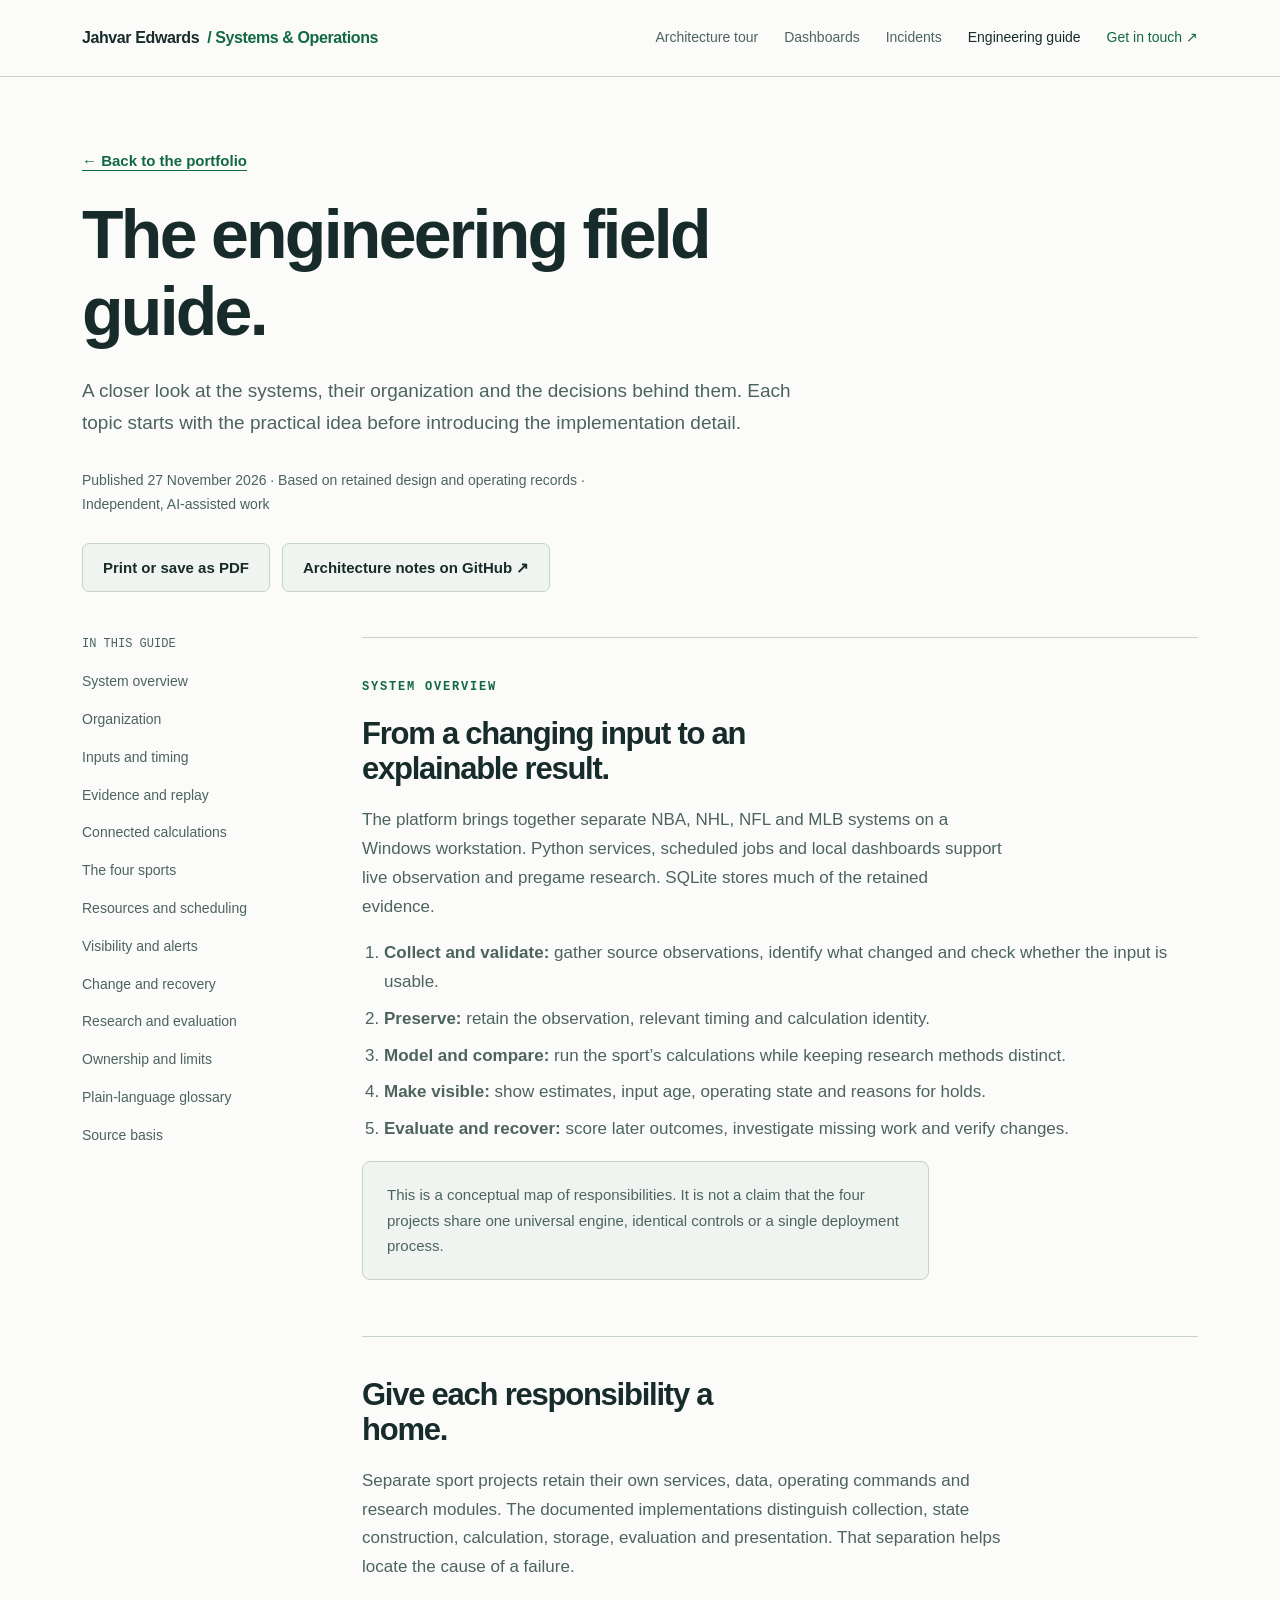
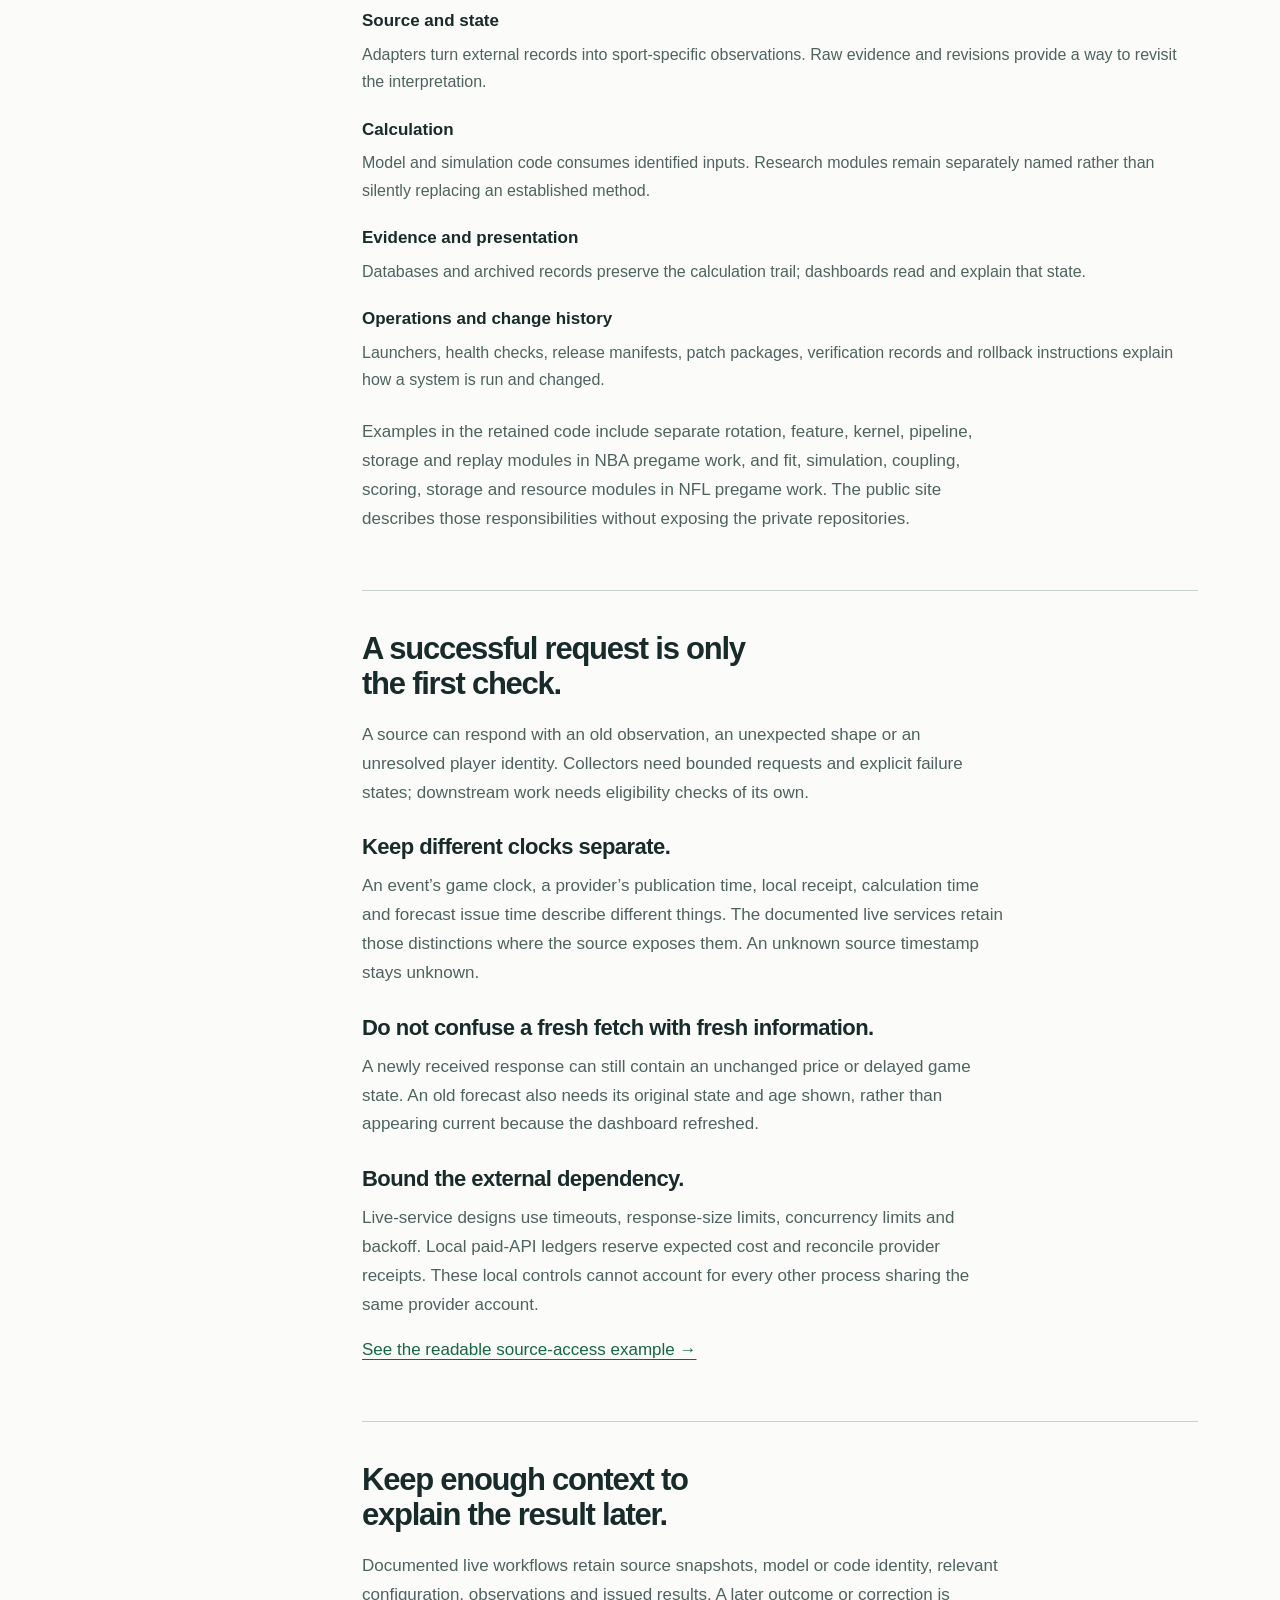
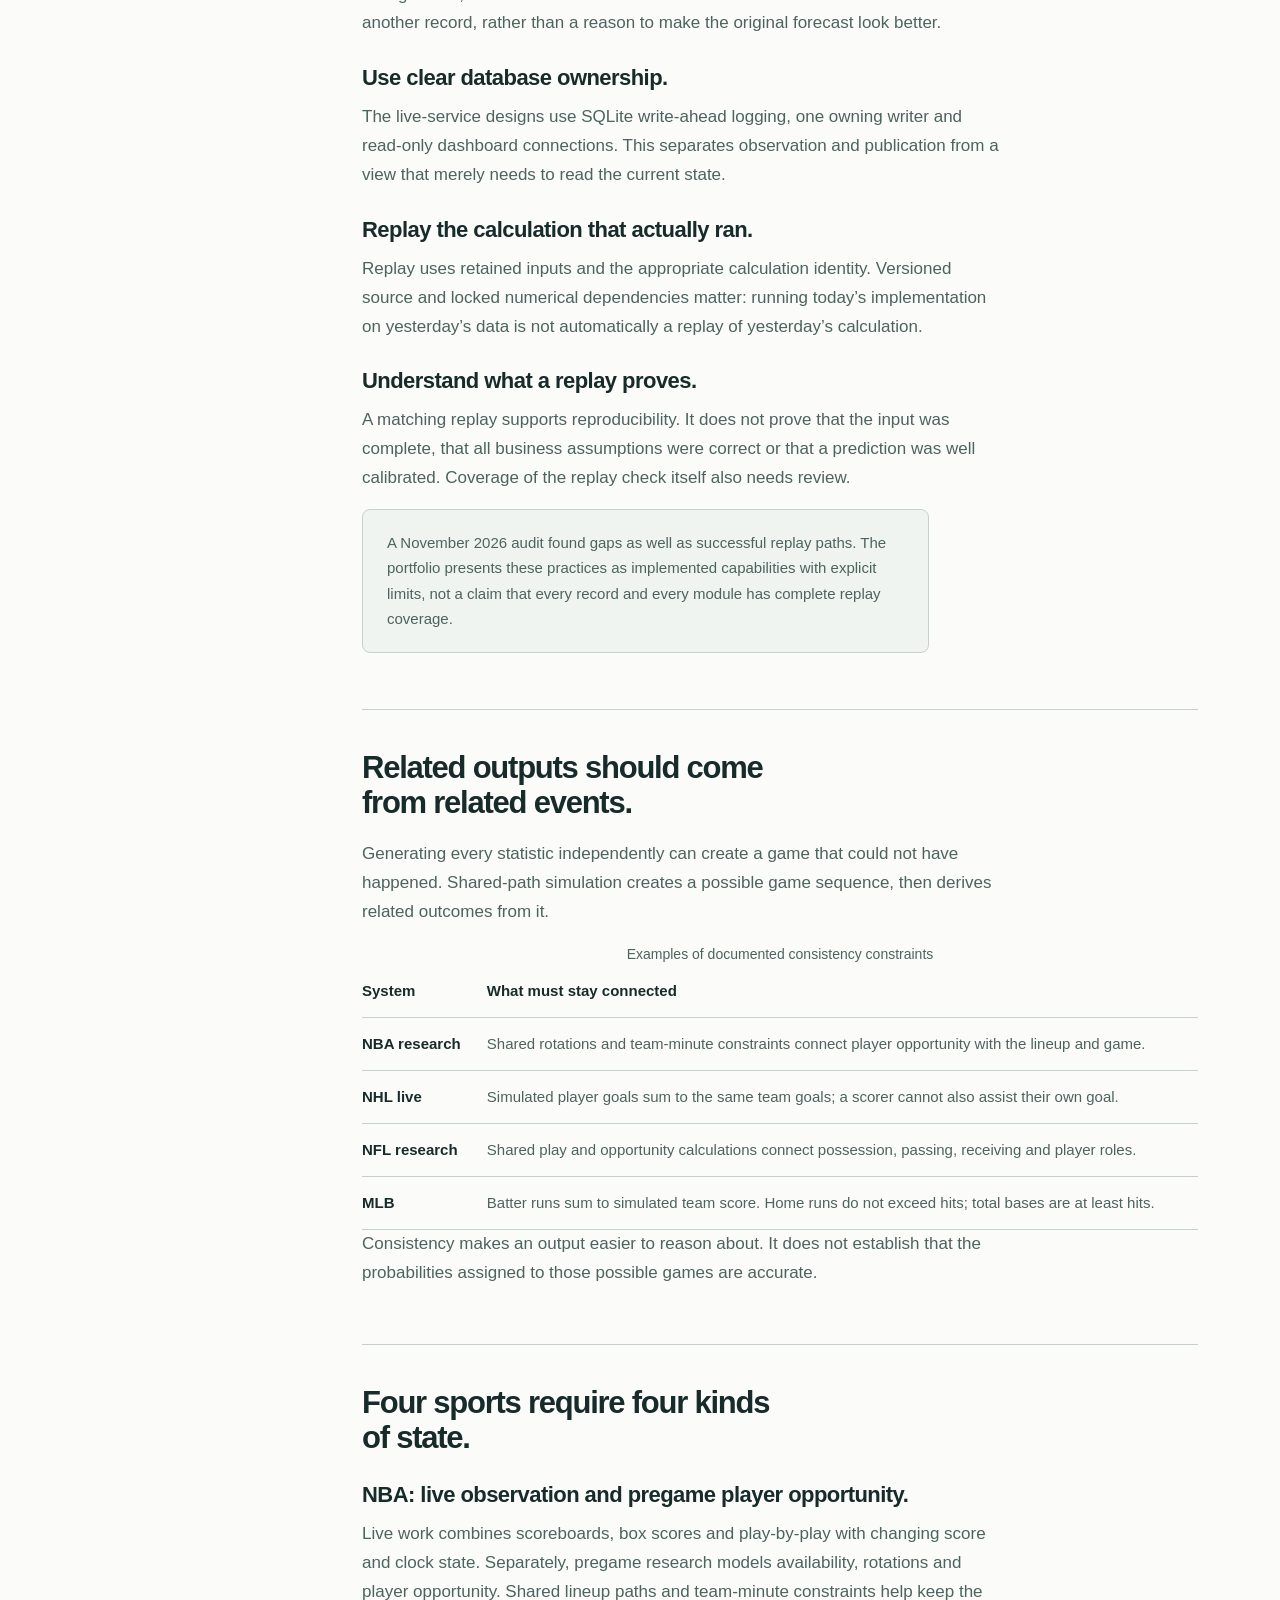
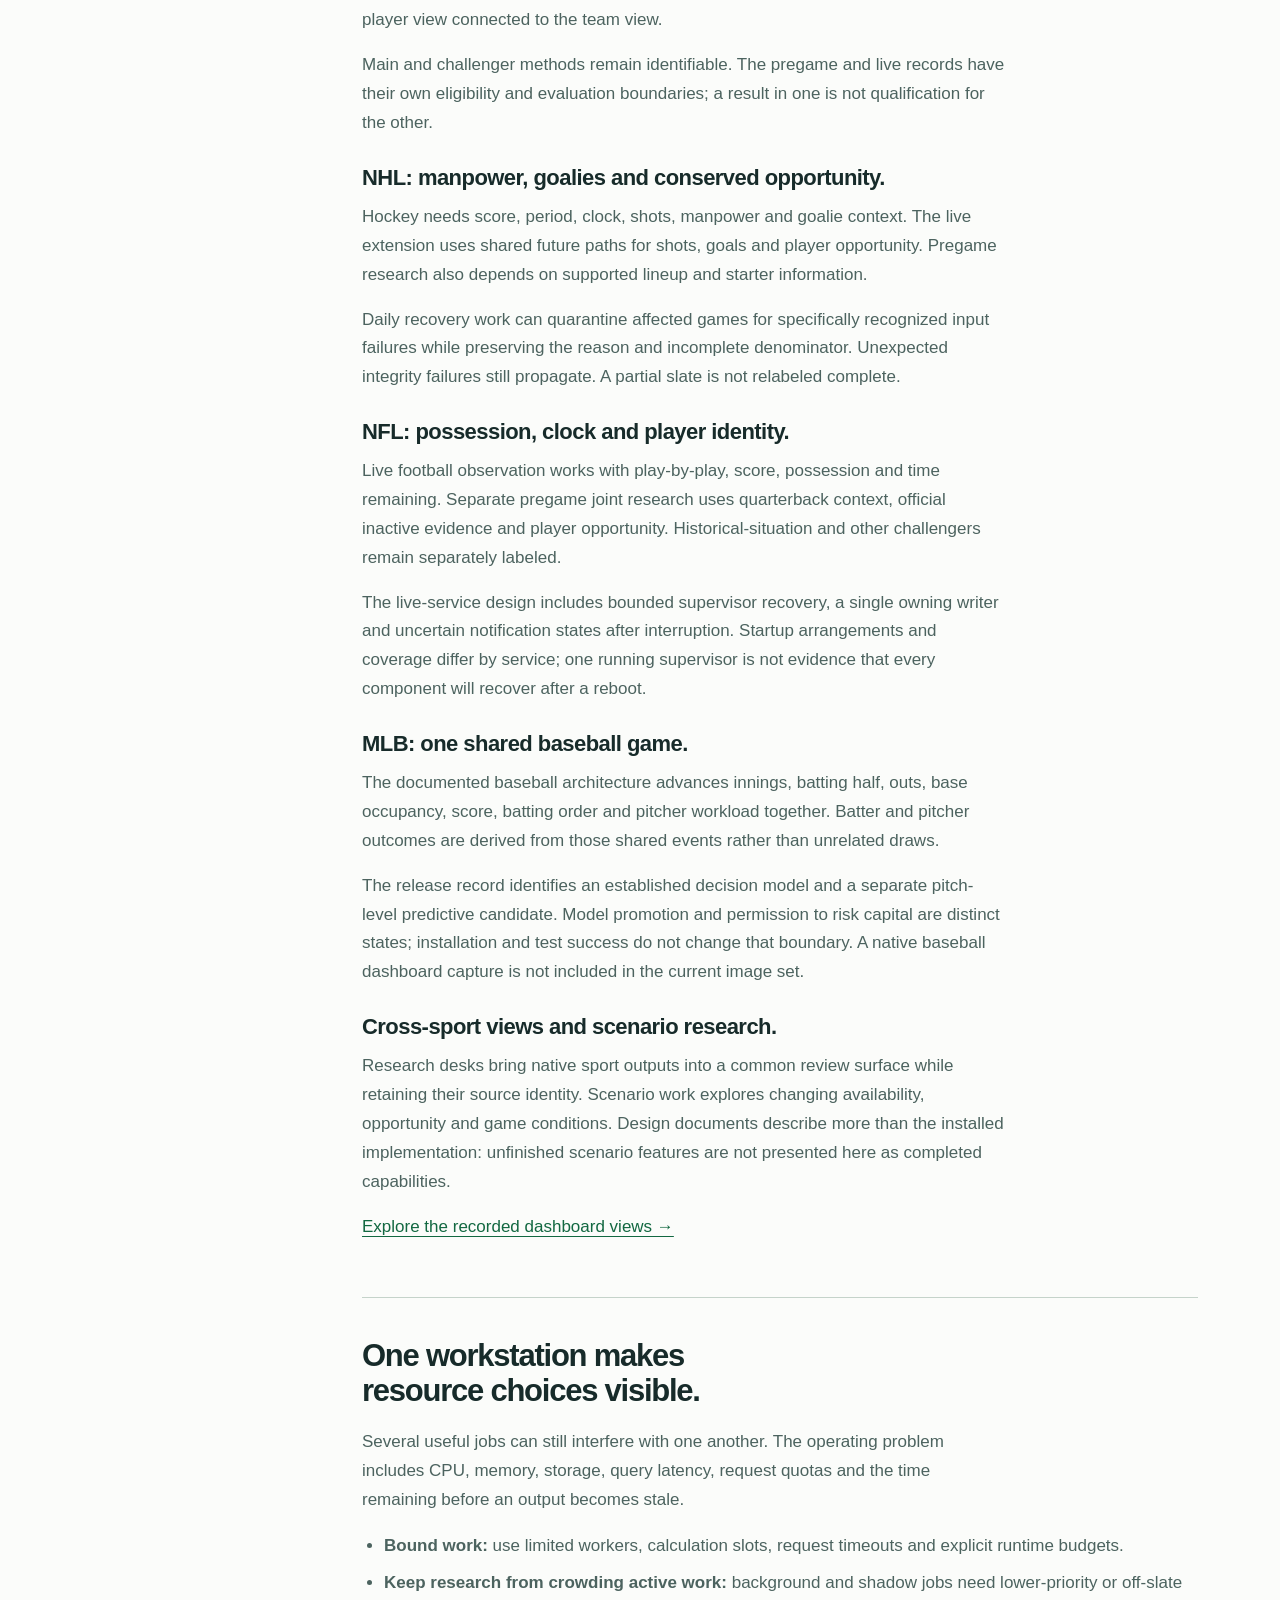
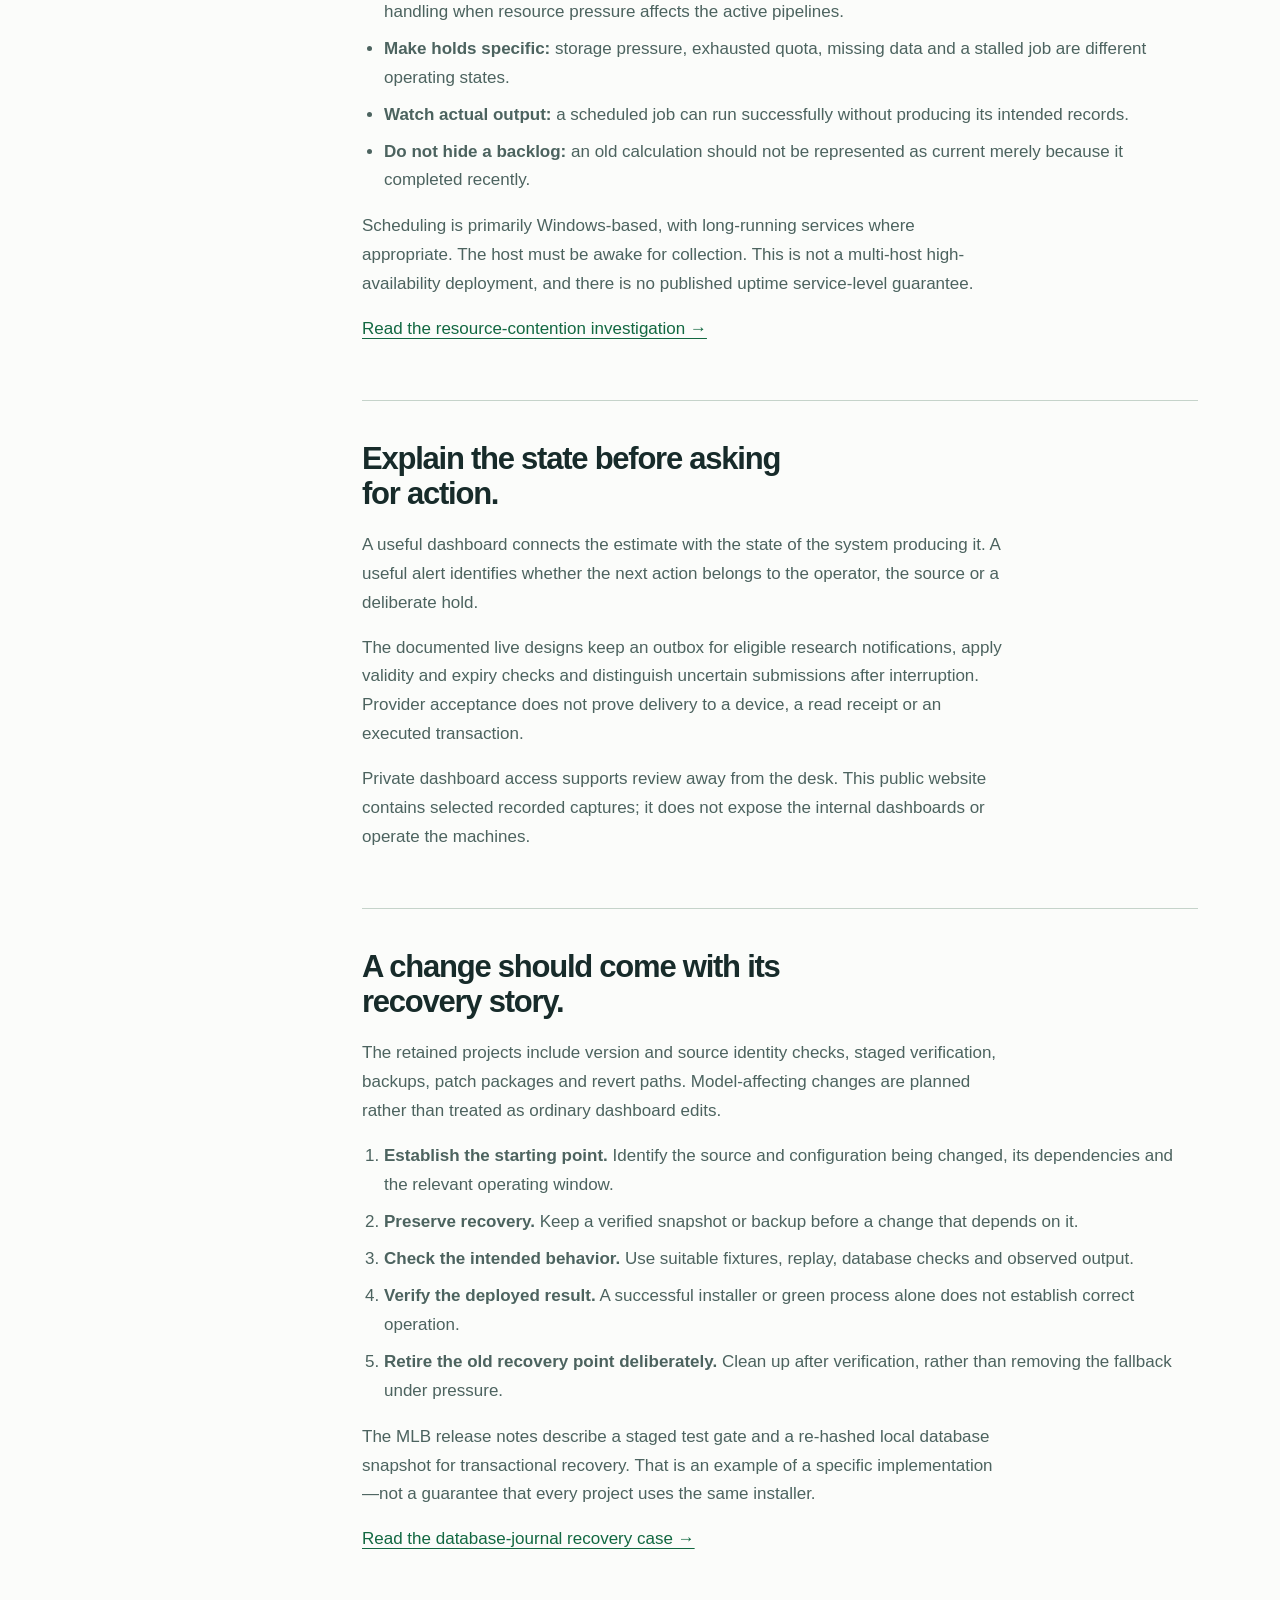
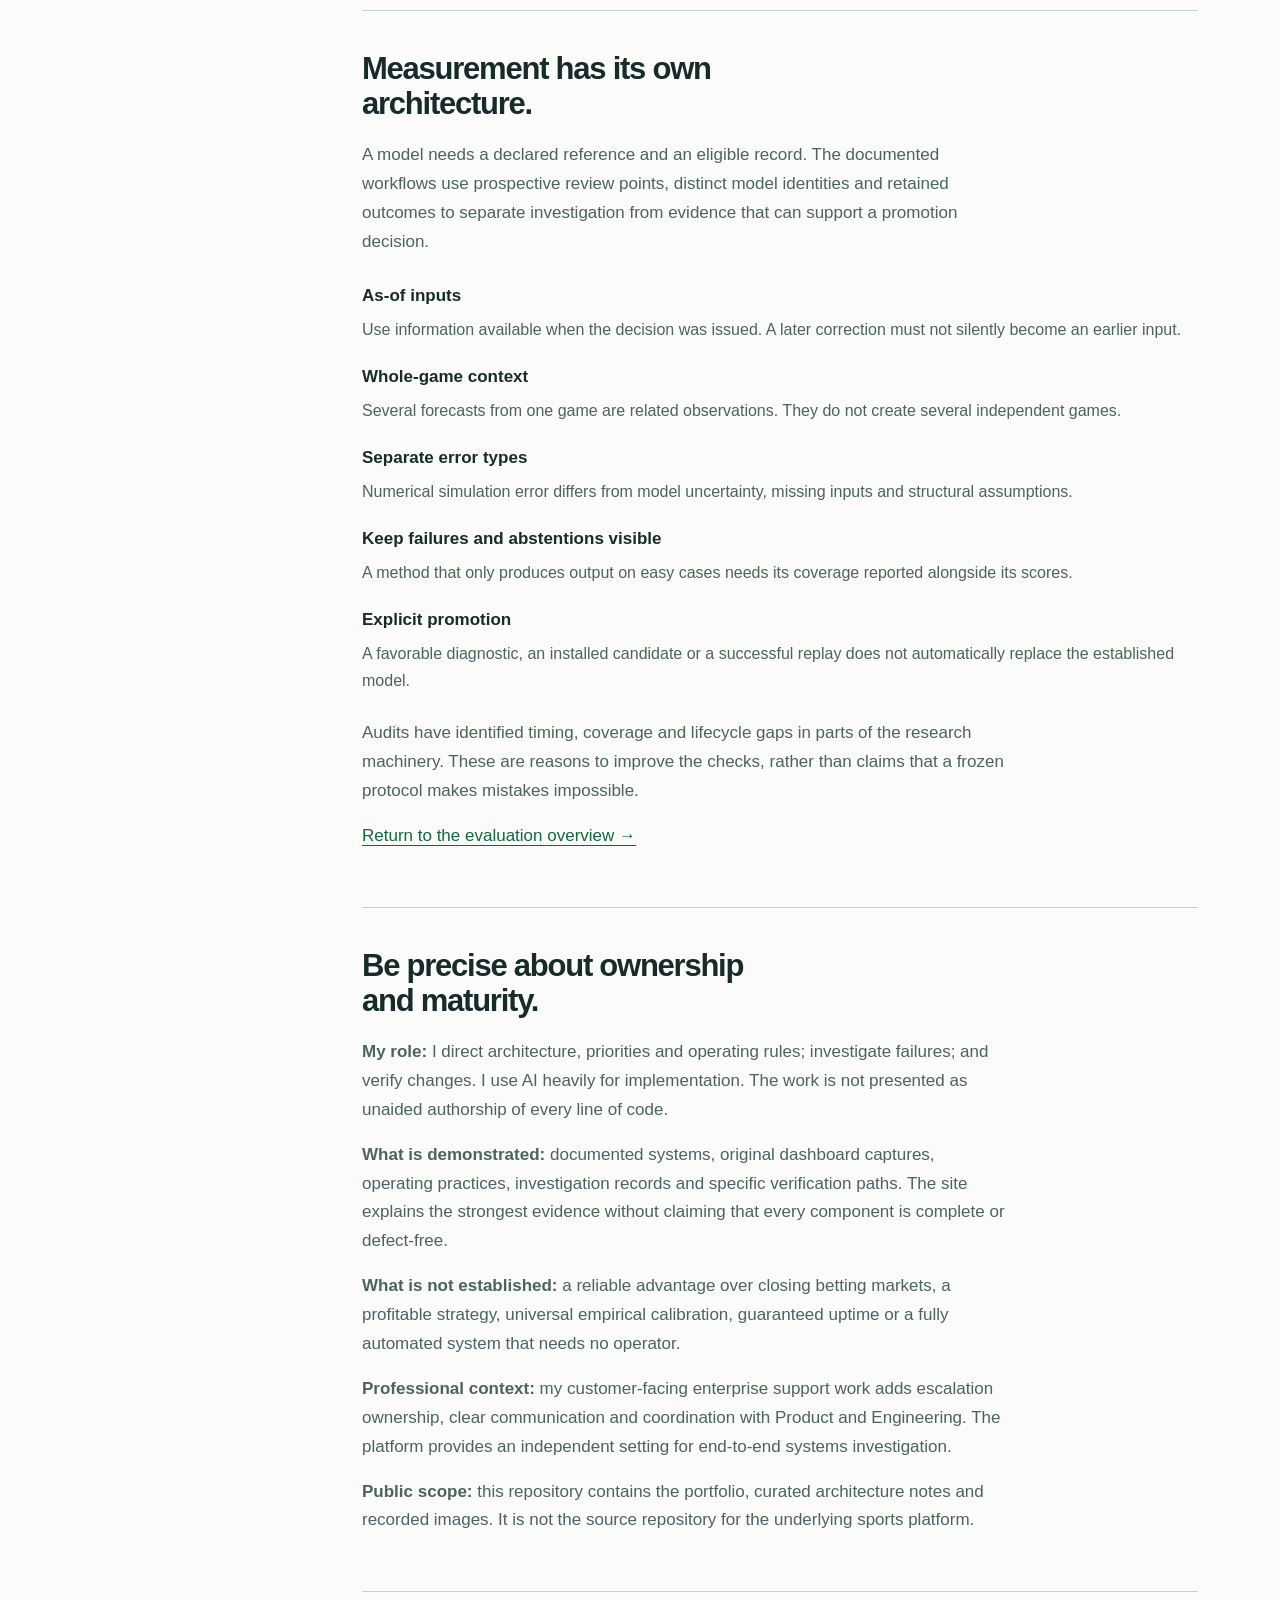
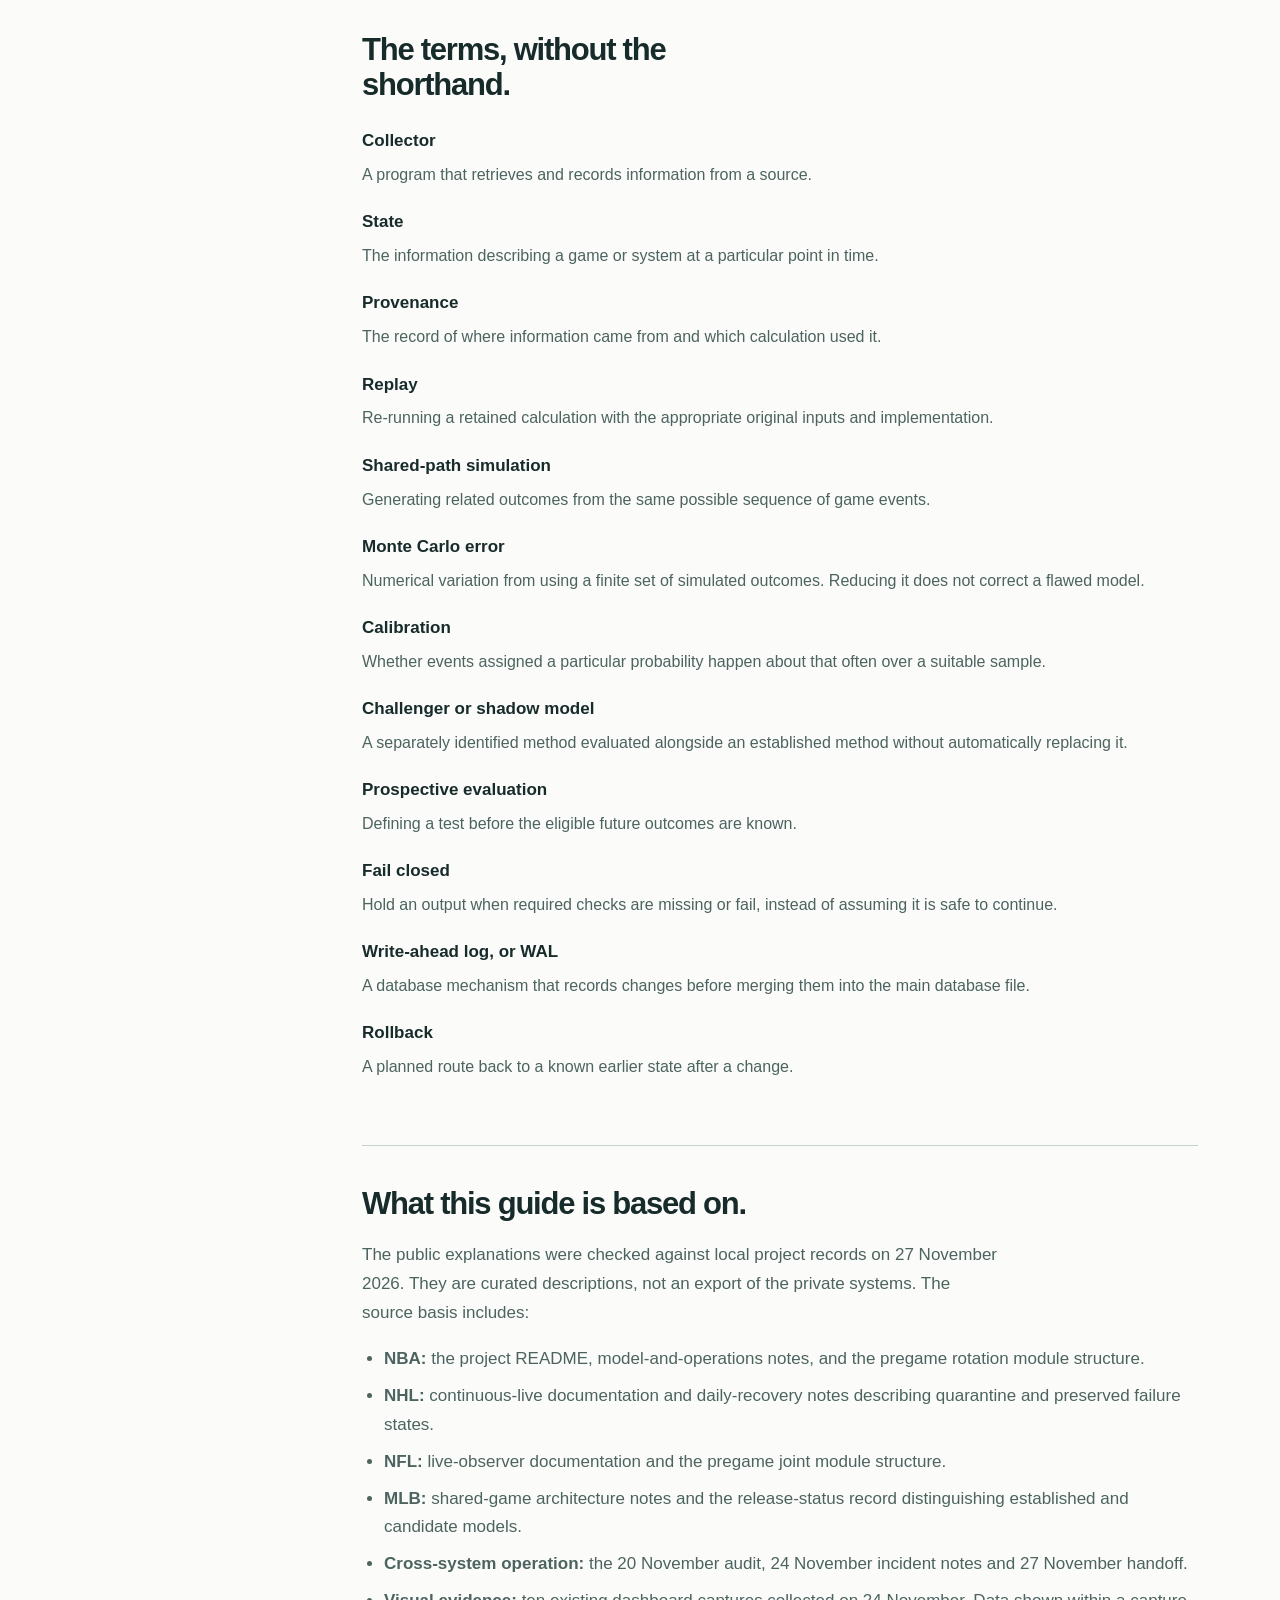
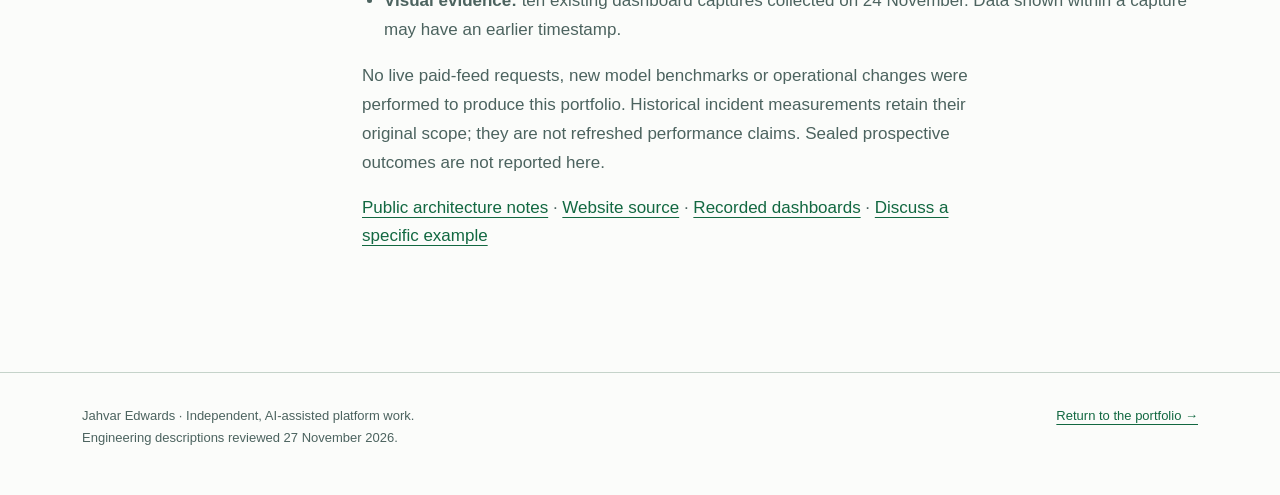
==== commit cb2ba694: "Link readers to the formatted architecture notes" ====
--- a/engineering.html
+++ b/engineering.html
@@ -25,7 +25,7 @@
   <p class="intro">A closer look at the systems, their organization and the decisions behind them.
   Each topic starts with the practical idea before introducing the implementation detail.</p>
   <p class="small">Published 27 November 2026 · Based on retained design and operating records · Independent, AI-assisted work</p>
-  <div class="actions"><button class="button" type="button" data-print>Print or save as PDF</button><a class="button" href="ARCHITECTURE.md">Read the architecture notes</a></div>
+  <div class="actions"><button class="button" type="button" data-print>Print or save as PDF</button><a class="button" href="https://github.com/Cptvar/Cptvar.github.io/blob/main/ARCHITECTURE.md">Architecture notes on GitHub ↗</a></div>
 </div></header>
 <div class="wrap guide-layout">
   <aside class="guide-toc" aria-label="Guide contents"><strong>In this guide</strong>
@@ -231,7 +231,7 @@
       <p>No live paid-feed requests, new model benchmarks or operational changes were performed to
       produce this portfolio. Historical incident measurements retain their original scope; they are
       not refreshed performance claims. Sealed prospective outcomes are not reported here.</p>
-      <p><a href="ARCHITECTURE.md">Public architecture notes</a> · <a href="https://github.com/Cptvar/Cptvar.github.io">Website source</a> · <a href="index.html#see">Recorded dashboards</a> · <a href="index.html#contact">Discuss a specific example</a></p>
+      <p><a href="https://github.com/Cptvar/Cptvar.github.io/blob/main/ARCHITECTURE.md">Public architecture notes</a> · <a href="https://github.com/Cptvar/Cptvar.github.io">Website source</a> · <a href="index.html#see">Recorded dashboards</a> · <a href="index.html#contact">Discuss a specific example</a></p>
     </section>
   </div>
 </div>
